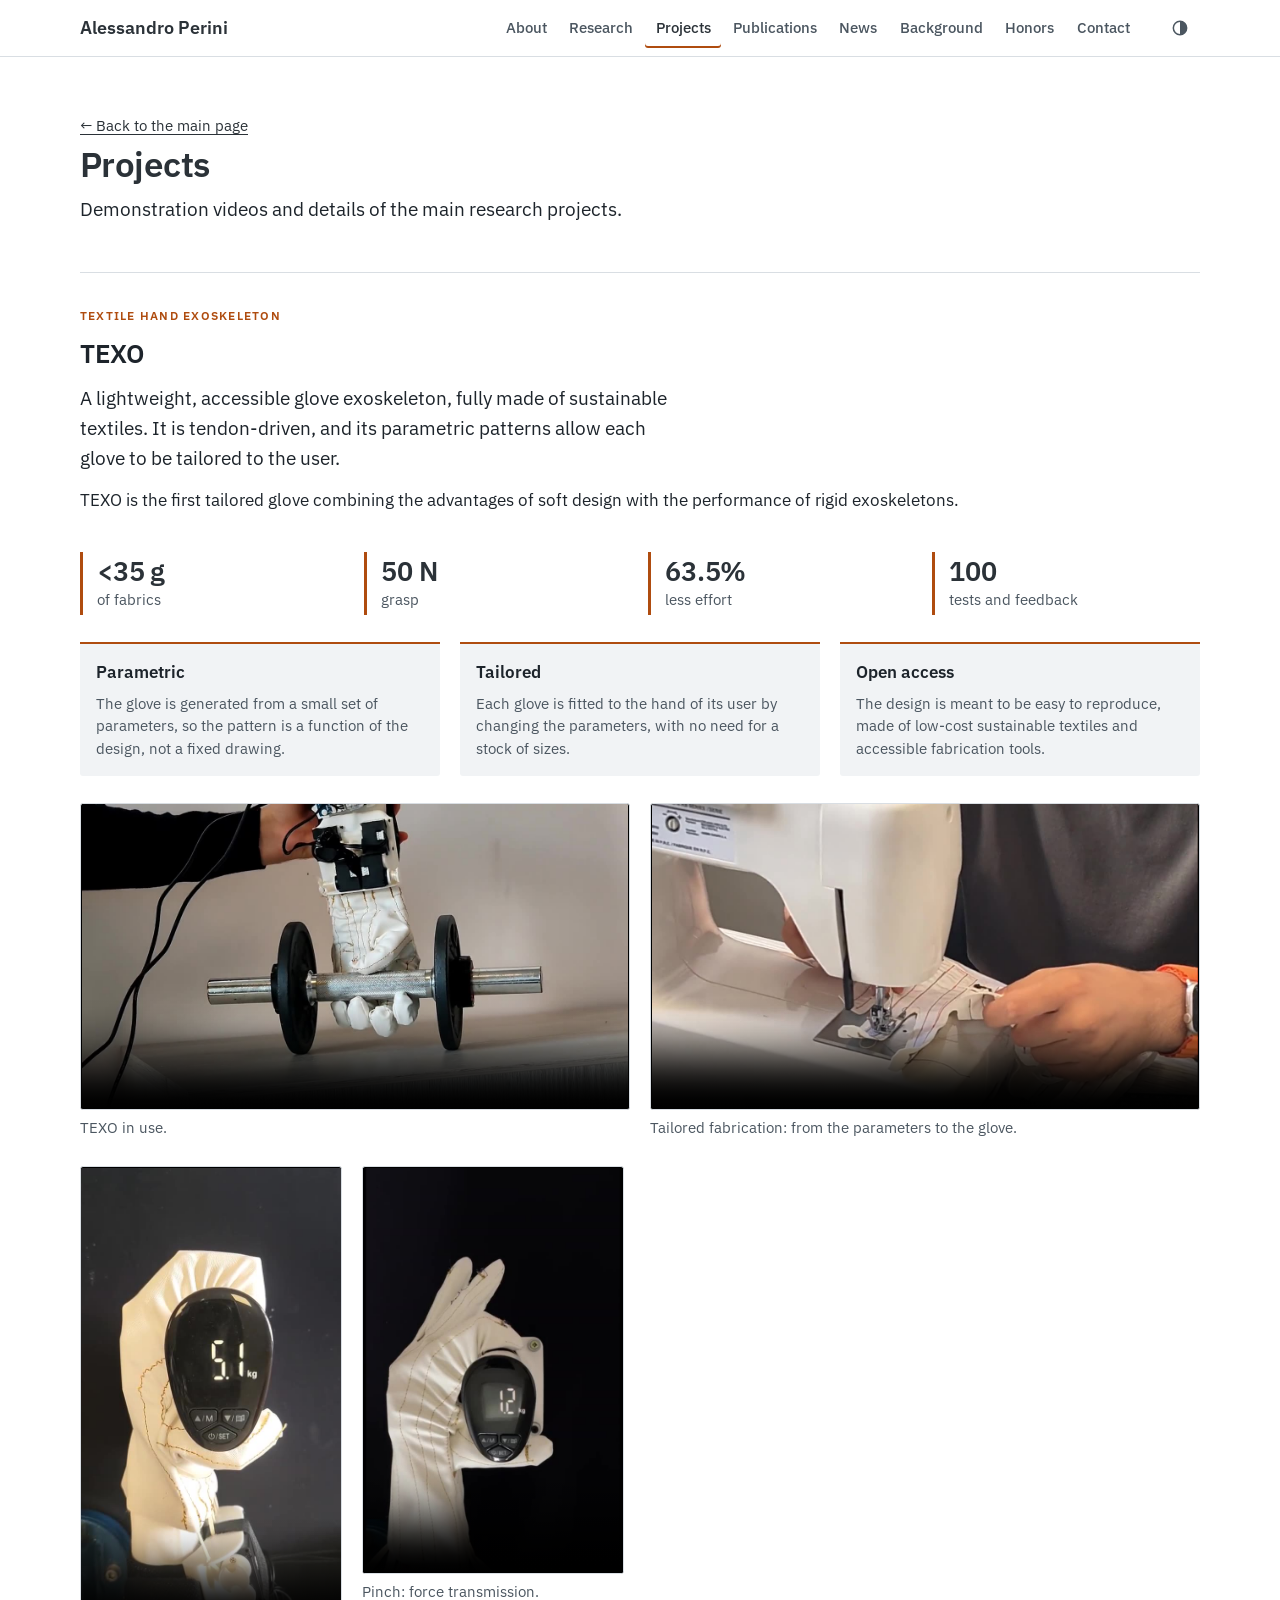
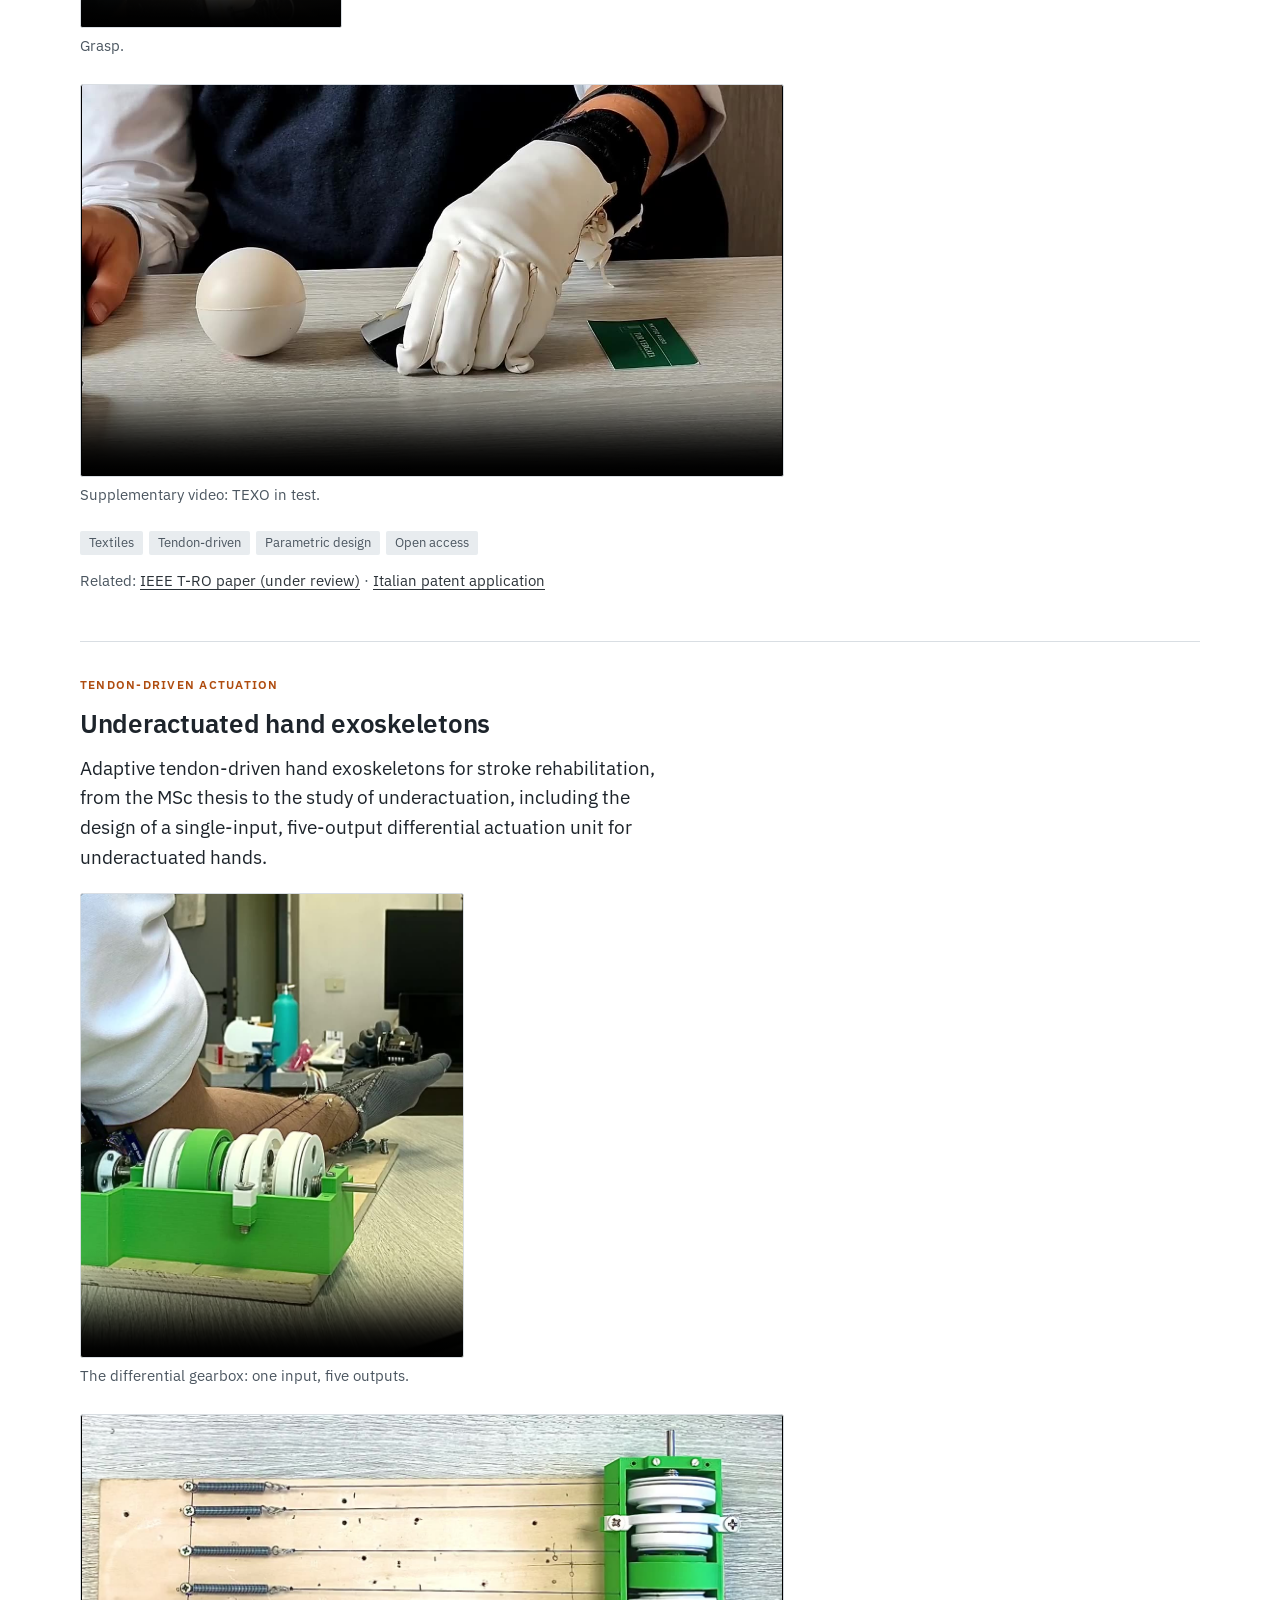
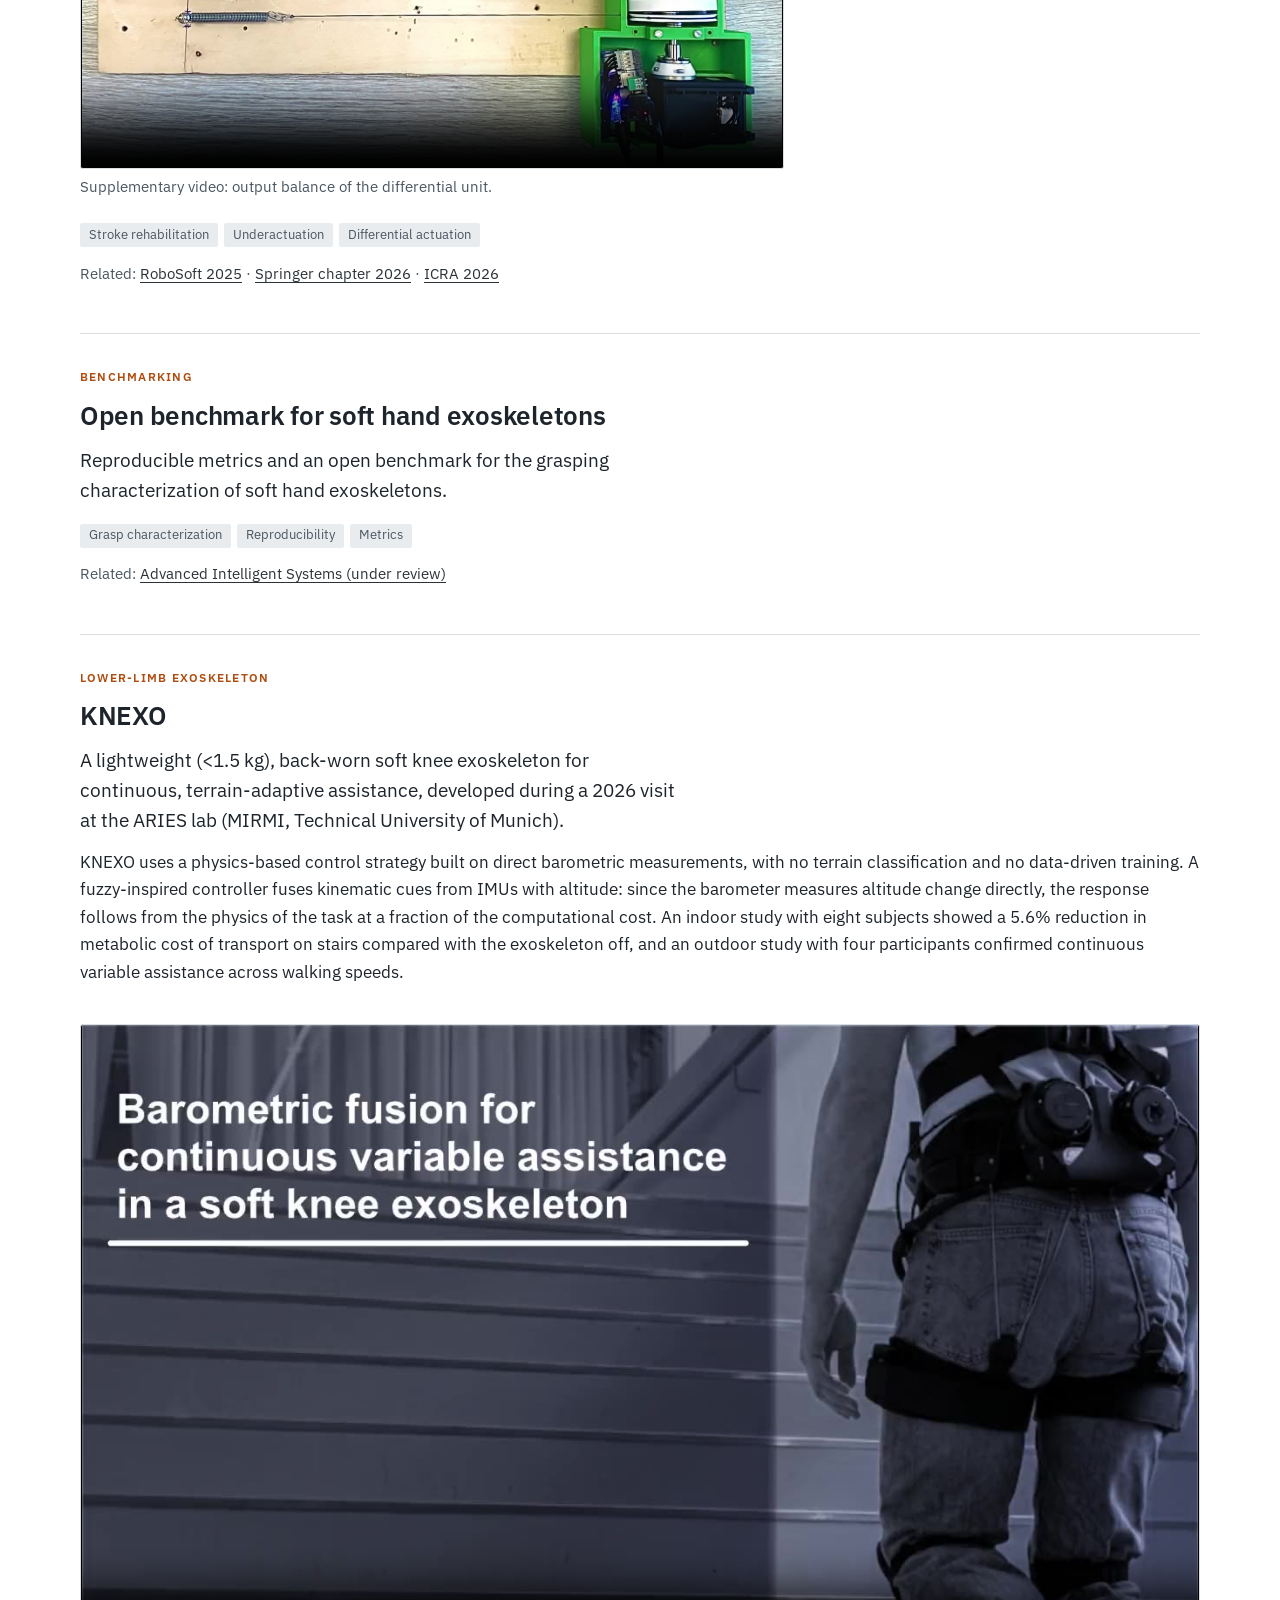
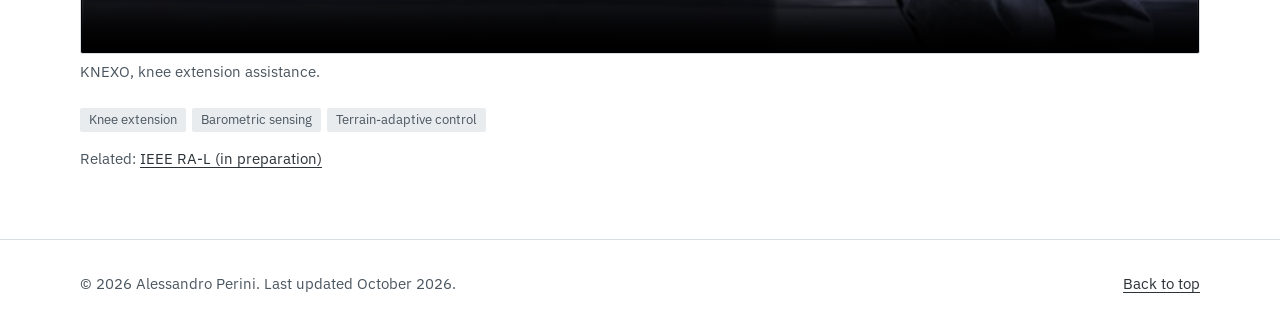
==== projects.html @ 17bcac4c "TEXO: add key figures Co-Authored-By: Claude Sonnet 5.5 <noreply@anthropic.com> Claude-Session: http" ====
<!doctype html>
<html lang="en">
<head>
<meta charset="utf-8">
<meta name="viewport" content="width=device-width, initial-scale=1, viewport-fit=cover">
<title>Projects | Alessandro Perini</title>
<meta name="description" content="Research projects of Alessandro Perini with demonstration videos: TEXO textile hand exoskeleton, differential actuation for underactuated hands, KNEXO knee exoskeleton.">
<meta name="author" content="Alessandro Perini">
<meta name="theme-color" content="#ffffff" media="(prefers-color-scheme: light)">
<meta name="theme-color" content="#1c2227" media="(prefers-color-scheme: dark)">
<meta property="og:type" content="profile">
<meta property="og:title" content="Alessandro Perini">
<meta property="og:description" content="PhD student in Industrial Engineering, University of Rome Tor Vergata. Wearable robotics, textile exoskeletons, tendon-driven actuation.">
<link rel="icon" href="data:image/svg+xml,%3Csvg xmlns='http://www.w3.org/2000/svg' viewBox='0 0 64 64'%3E%3Crect width='64' height='64' rx='10' fill='%232b3238'/%3E%3Ctext x='32' y='43' font-family='Arial,sans-serif' font-size='28' font-weight='700' text-anchor='middle' fill='white'%3EAP%3C/text%3E%3C/svg%3E">
<link rel="preconnect" href="https://fonts.googleapis.com">
<link rel="preconnect" href="https://fonts.gstatic.com" crossorigin>
<link rel="stylesheet" href="https://fonts.googleapis.com/css2?family=IBM+Plex+Sans:ital,wght@0,400;0,500;0,600;0,700;1,400&amp;display=swap">
<link rel="stylesheet" href="assets/css/style.css">
<script>document.documentElement.classList.add("js");try{var t=localStorage.getItem("theme");if(t==="light"||t==="dark")document.documentElement.setAttribute("data-theme",t)}catch(e){}</script>
<script src="assets/js/main.js" defer></script>
</head>
<body>
<a class="skip" href="#main">Skip to content</a>

<header class="bar" id="top">
  <div class="bar-in">
    <a class="brand" href="index.html">Alessandro Perini</a>
    <nav class="nav" id="nav" aria-label="Sections">
      <a href="index.html#about">About</a>
      <a href="index.html#research">Research</a>
      <a href="projects.html" aria-current="true">Projects</a>
      <a href="index.html#publications">Publications</a>
      <a href="index.html#news">News</a>
      <a href="index.html#background">Background</a>
      <a href="index.html#honors">Honors</a>
      <a href="index.html#contact">Contact</a>
    </nav>
    <div class="bar-tools">
      <button class="icon-btn" id="theme-toggle" type="button" aria-label="Switch between light and dark theme">
        <svg viewBox="0 0 24 24" width="20" height="20" aria-hidden="true"><circle cx="12" cy="12" r="8" fill="none" stroke="currentColor" stroke-width="1.8"/><path d="M12 4a8 8 0 0 1 0 16z" fill="currentColor"/></svg>
      </button>
      <button class="icon-btn menu-btn" id="menu-btn" type="button" aria-expanded="false" aria-controls="nav" aria-label="Menu">
        <svg viewBox="0 0 24 24" width="20" height="20" aria-hidden="true"><path d="M4 7h16M4 12h16M4 17h16" fill="none" stroke="currentColor" stroke-width="1.8" stroke-linecap="round"/></svg>
      </button>
    </div>
  </div>
</header>
<main id="main">
<section class="sec pagehead">
  <div class="wrap">
    <p class="crumb"><a href="index.html">&larr; Back to the main page</a></p>
    <h1 class="page-title">Projects</h1>
    <p class="lead">Demonstration videos and details of the main research projects.</p>
    <article class="project" id="r-texo">
      <p class="card-kind">Textile hand exoskeleton</p>
      <h3>TEXO</h3>
      <p class="lead">A lightweight, accessible glove exoskeleton, fully made of sustainable textiles. It is tendon-driven, and its parametric patterns allow each glove to be tailored to the user.</p>
      <p>TEXO is the first tailored glove combining the advantages of soft design with the performance of rigid exoskeletons.</p>
      <ul class="facts" aria-label="TEXO key figures">
        <li><b>&lt;35 g</b><span>of fabrics</span></li>
        <li><b>50 N</b><span>grasp</span></li>
        <li><b>63.5%</b><span>less effort</span></li>
        <li><b>100</b><span>tests and feedback</span></li>
      </ul>
      <ul class="pillars">
        <li><h4>Parametric</h4><p>The glove is generated from a small set of parameters, so the pattern is a function of the design, not a fixed drawing.</p></li>
        <li><h4>Tailored</h4><p>Each glove is fitted to the hand of its user by changing the parameters, with no need for a stock of sizes.</p></li>
        <li><h4>Open access</h4><p>The design is meant to be easy to reproduce, made of low-cost sustainable textiles and accessible fabrication tools.</p></li>
      </ul>
      <div class="vids v2">
        <figure class="vid" style="--ar:1290/720"><video controls playsinline preload="none" poster="assets/video/texo_demo.jpg" aria-label="TEXO demonstration"><source src="assets/video/texo_demo.mp4" type="video/mp4"></video><figcaption>TEXO in use.</figcaption></figure>
        <figure class="vid" style="--ar:1290/720"><video controls playsinline preload="none" poster="assets/video/tailored_fabrication.jpg" aria-label="Tailored fabrication of TEXO"><source src="assets/video/tailored_fabrication.mp4" type="video/mp4"></video><figcaption>Tailored fabrication: from the parameters to the glove.</figcaption></figure>
      </div>
      <div class="vids v2 tall">
        <figure class="vid" style="--ar:544/960"><video controls playsinline preload="none" poster="assets/video/grasp_demo.jpg" aria-label="Grasp demonstration"><source src="assets/video/grasp_demo.mp4" type="video/mp4"></video><figcaption>Grasp.</figcaption></figure>
        <figure class="vid" style="--ar:616/960"><video controls playsinline preload="none" poster="assets/video/pinch_demo.jpg" aria-label="Force transmission in a pinch"><source src="assets/video/pinch_demo.mp4" type="video/mp4"></video><figcaption>Pinch: force transmission.</figcaption></figure>
      </div>
      <div class="vids one sup">
        <figure class="vid" style="--ar:1290/720"><video controls playsinline preload="none" poster="assets/video/texo_in_test.jpg" aria-label="TEXO in test, supplementary video"><source src="assets/video/texo_in_test.mp4" type="video/mp4"></video><figcaption>Supplementary video: TEXO in test.</figcaption></figure>
      </div>
      <ul class="tags"><li>Textiles</li><li>Tendon-driven</li><li>Parametric design</li><li>Open access</li></ul>
      <p class="card-links">Related: <a href="#pub-tro26">IEEE T-RO paper (under review)</a> · <a href="#honors">Italian patent application</a></p>
    </article>

    <article class="project" id="r-underactuation">
      <p class="card-kind">Tendon-driven actuation</p>
      <h3>Underactuated hand exoskeletons</h3>
      <p class="lead">Adaptive tendon-driven hand exoskeletons for stroke rehabilitation, from the MSc thesis to the study of underactuation, including the design of a single-input, five-output differential actuation unit for underactuated hands.</p>
      <div class="vids one tall">
        <figure class="vid" style="--ar:792/960"><video controls playsinline preload="none" poster="assets/video/differential_gearbox.jpg" aria-label="Differential gearbox"><source src="assets/video/differential_gearbox.mp4" type="video/mp4"></video><figcaption>The differential gearbox: one input, five outputs.</figcaption></figure>
      </div>
      <div class="vids one sup">
        <figure class="vid" style="--ar:1426/720"><video controls playsinline preload="none" poster="assets/video/differential_output_balance.jpg" aria-label="Differential output balance, supplementary video"><source src="assets/video/differential_output_balance.mp4" type="video/mp4"></video><figcaption>Supplementary video: output balance of the differential unit.</figcaption></figure>
      </div>
      <ul class="tags"><li>Stroke rehabilitation</li><li>Underactuation</li><li>Differential actuation</li></ul>
      <p class="card-links">Related: <a href="#pub-robosoft25">RoboSoft 2025</a> · <a href="#pub-springer26">Springer chapter 2026</a> · <a href="#pub-icra26">ICRA 2026</a></p>
    </article>

    <article class="project" id="r-benchmark">
      <p class="card-kind">Benchmarking</p>
      <h3>Open benchmark for soft hand exoskeletons</h3>
      <p class="lead">Reproducible metrics and an open benchmark for the grasping characterization of soft hand exoskeletons.</p>
      <ul class="tags"><li>Grasp characterization</li><li>Reproducibility</li><li>Metrics</li></ul>
      <p class="card-links">Related: <a href="#pub-ais26">Advanced Intelligent Systems (under review)</a></p>
    </article>

    <article class="project" id="r-knexo">
      <p class="card-kind">Lower-limb exoskeleton</p>
      <h3>KNEXO</h3>
      <p class="lead">A lightweight (&lt;1.5&nbsp;kg), back-worn soft knee exoskeleton for continuous, terrain-adaptive assistance, developed during a 2026 visit at the ARIES lab (MIRMI, Technical University of Munich).</p>
      <p>KNEXO uses a physics-based control strategy built on direct barometric measurements, with no terrain classification and no data-driven training. A fuzzy-inspired controller fuses kinematic cues from IMUs with altitude: since the barometer measures altitude change directly, the response follows from the physics of the task at a fraction of the computational cost. An indoor study with eight subjects showed a 5.6% reduction in metabolic cost of transport on stairs compared with the exoskeleton off, and an outdoor study with four participants confirmed continuous variable assistance across walking speeds.</p>
      <div class="vids one">
        <figure class="vid" style="--ar:1280/720"><video controls playsinline preload="none" poster="assets/video/knexo_demo.jpg" aria-label="KNEXO demonstration"><source src="assets/video/knexo_demo.mp4" type="video/mp4"></video><figcaption>KNEXO, knee extension assistance.</figcaption></figure>
      </div>
      <ul class="tags"><li>Knee extension</li><li>Barometric sensing</li><li>Terrain-adaptive control</li></ul>
      <p class="card-links">Related: <a href="#pub-ral26">IEEE RA-L (in preparation)</a></p>
    </article>
  </div>
</section>
</main>

<footer class="foot">
  <div class="wrap foot-in">
    <p>© 2026 Alessandro Perini. Last updated October 2026.</p>
    <p><a href="#main">Back to top</a></p>
  </div>
</footer>
</body>
</html>
---- assets/css/style.css ----
/* Layout concept: the CV, set for the screen. A narrow band carries dates and
   labels on the left, content sits to its right in one reading column, and a
   portrait stands beside the opening bio. White paper, navy ink, one typeface. */

:root {
  --bg: #ffffff;
  --band: #f1f3f5;
  --ink: #1d242b;
  --ink-2: #4b5660;
  --rule: #d9dee3;
  --accent: #2b3238;
  --accent-ink: #ffffff;
  --hair: #af4c0f;
  --chip: #e8ecef;
  --ok: #2b7a57;
  --warn: #946414;
  --focus: #af4c0f;
  --font-display: "IBM Plex Sans", "Segoe UI", system-ui, -apple-system, "Helvetica Neue", Arial, sans-serif;
  --font-serif: var(--font-display);
  --font-ui: var(--font-display);
  --orange: #af4c0f;
  --radius: 3px;
  --key: 10rem;
  color-scheme: light;
}

@media (prefers-color-scheme: dark) {
  :root:not([data-theme="light"]) {
    --bg: #1c2227;
    --band: #242b31;
    --ink: #e8ecef;
    --ink-2: #a5b0b9;
    --rule: #333c44;
    --accent: #f0925a;
    --accent-ink: #1c2227;
    --hair: #e07a33;
    --chip: #2b3238;
    --orange: #f0925a;
    --ok: #5dbb92;
    --warn: #d9a54a;
    --focus: #f0925a;
    color-scheme: dark;
  }
}

:root[data-theme="dark"] {
  --bg: #1c2227;
  --band: #242b31;
  --ink: #e8ecef;
  --ink-2: #a5b0b9;
  --rule: #333c44;
  --accent: #f0925a;
  --accent-ink: #1c2227;
  --hair: #e07a33;
  --chip: #2b3238;
  --orange: #f0925a;
  --ok: #5dbb92;
  --warn: #d9a54a;
  --focus: #f0925a;
  color-scheme: dark;
}

/* ---------- base ---------- */

*, *::before, *::after { box-sizing: border-box; }

:root {
  padding-top: env(safe-area-inset-top, 0px);
  padding-bottom: env(safe-area-inset-bottom, 0px);
}

html {
  scroll-behavior: smooth;
  scroll-padding-top: calc(4.5rem + env(safe-area-inset-top, 0px));
  -webkit-text-size-adjust: 100%;
}

body {
  margin: 0;
  background: var(--bg);
  color: var(--ink);
  font: 400 1.0625rem/1.62 var(--font-serif);
  font-kerning: normal;
  -webkit-font-smoothing: antialiased;
}

body::before {
  content: "";
  position: fixed;
  inset: 0 0 auto;
  height: env(safe-area-inset-top, 0px);
  z-index: 10;
  background: var(--bg);
}

[hidden] { display: none !important; }
img, svg { max-width: 100%; }
h1, h2, h3 { margin: 0; font-weight: 400; line-height: 1.15; text-wrap: balance; }
h1, h2 { font-family: var(--font-display); }
p { margin: 0 0 1em; }

a {
  color: var(--accent);
  text-underline-offset: 0.18em;
  text-decoration-thickness: 1px;
}
a:hover { text-decoration-thickness: 2px; }

:focus-visible {
  outline: 2px solid var(--focus);
  outline-offset: 3px;
  border-radius: 2px;
}

.skip {
  position: absolute;
  left: -999px;
  top: 0;
  z-index: 100;
  padding: 0.6rem 1rem;
  background: var(--accent);
  color: var(--accent-ink);
}
.skip:focus {
  left: max(16px, env(safe-area-inset-left, 0px));
  top: calc(env(safe-area-inset-top, 0px) + 8px);
}

.wrap {
  width: 100%;
  max-width: 72rem;
  margin-inline: auto;
  padding-left: max(16px, env(safe-area-inset-left, 0px));
  padding-right: max(16px, env(safe-area-inset-right, 0px));
}

/* ---------- header ---------- */

.bar {
  position: sticky;
  top: env(safe-area-inset-top, 0px);
  z-index: 5;
  background: var(--bg);
  border-bottom: 1px solid var(--rule);
}
@supports (background: color-mix(in srgb, red, blue)) {
  .bar {
    background: color-mix(in srgb, var(--bg) 94%, transparent);
    -webkit-backdrop-filter: blur(8px);
    backdrop-filter: blur(8px);
  }
}

.bar-in {
  display: flex;
  flex-wrap: wrap;
  align-items: center;
  gap: 0 1.25rem;
  min-height: 3.5rem;
  max-width: 72rem;
  margin-inline: auto;
  padding-left: max(16px, env(safe-area-inset-left, 0px));
  padding-right: max(16px, env(safe-area-inset-right, 0px));
}

.brand {
  font-weight: 600;
  letter-spacing: 0.01em;
  color: var(--accent);
  text-decoration: none;
  white-space: nowrap;
}

.nav { display: flex; flex-wrap: wrap; gap: 0.1rem; margin-left: auto; }
.nav a {
  padding: 0.5rem 0.65rem;
  border-radius: var(--radius);
  color: var(--ink-2);
  font-size: 0.95rem;
  text-decoration: none;
}
.nav a:hover { background: var(--chip); color: var(--accent); }
.nav a[aria-current="true"] { color: var(--accent); box-shadow: inset 0 -2px 0 var(--accent); }

.bar-tools { display: flex; gap: 0.25rem; }
.icon-btn {
  display: inline-grid;
  place-items: center;
  width: 2.5rem;
  height: 2.5rem;
  padding: 0;
  border: 0;
  border-radius: var(--radius);
  background: transparent;
  color: var(--ink-2);
  cursor: pointer;
}
.icon-btn:hover { background: var(--chip); color: var(--accent); }
.menu-btn { display: none; }

@media (max-width: 980px) {
  .nav { order: 3; width: 100%; margin-left: 0; overflow-x: auto; flex-wrap: nowrap; padding-bottom: 0.4rem; }
  .bar-tools { margin-left: auto; }
  .js .menu-btn { display: inline-grid; }
  .js .nav {
    display: none;
    position: absolute;
    top: 100%;
    left: 0;
    right: 0;
    flex-direction: column;
    flex-wrap: wrap;
    overflow: visible;
    padding: 0.5rem max(16px, env(safe-area-inset-right, 0px)) 0.75rem max(16px, env(safe-area-inset-left, 0px));
    background: var(--bg);
    border-bottom: 1px solid var(--rule);
  }
  .js .bar.open .nav { display: flex; }
  .js .nav a { padding: 0.7rem 0.5rem; font-size: 1.05rem; }
}

/* ---------- hero ---------- */

.hero { padding-block: clamp(2.5rem, 6vw, 4.5rem) clamp(1.5rem, 3vw, 2.5rem); }

.hero-grid {
  display: grid;
  grid-template-columns: minmax(0, 1fr) 17.5rem;
  gap: clamp(1.5rem, 5vw, 4rem);
  align-items: start;
}
.hero-text { min-width: 0; }

.hero h1 {
  color: var(--accent);
  font-size: clamp(2.9rem, 8.5vw, 4.9rem);
  font-weight: 300;
  letter-spacing: -0.018em;
  line-height: 1;
}
.role {
  margin: 0.7rem 0 1.6rem;
  color: var(--ink-2);
  font-size: 1.2rem;
  font-style: italic;
}
.bio { max-width: 41rem; }
.bio p { margin-bottom: 0.9em; }

.actions { display: flex; flex-wrap: wrap; gap: 0.75rem; margin: 1.5rem 0 1.25rem; }

.btn {
  display: inline-flex;
  align-items: center;
  gap: 0.55rem;
  padding: 0.6rem 1.05rem;
  border: 1px solid var(--accent);
  border-radius: var(--radius);
  color: var(--accent);
  font-weight: 600;
  text-decoration: none;
}
.btn:hover { background: var(--chip); }
.btn-solid { background: var(--accent); color: var(--accent-ink); }
.btn-solid:hover { background: var(--accent); filter: brightness(1.12); }
.btn .tag {
  padding: 0.05rem 0.35rem;
  border: 1px solid currentColor;
  border-radius: 2px;
  font-size: 0.7rem;
  letter-spacing: 0.08em;
  opacity: 0.85;
}

.profiles { display: flex; flex-wrap: wrap; gap: 0.5rem; margin: 0; padding: 0; list-style: none; }
.chip {
  display: inline-flex;
  align-items: center;
  gap: 0.5rem;
  padding: 0.4rem 0.8rem 0.4rem 0.6rem;
  border: 1px solid var(--rule);
  border-radius: var(--radius);
  background: var(--band);
  color: var(--accent);
  font-size: 0.95rem;
  font-weight: 600;
  text-decoration: none;
}
a.chip[href]:hover { border-color: var(--accent); }
.chip:not([href]) { opacity: 0.5; cursor: default; }
.ico { width: 1.2rem; height: 1.2rem; flex: none; }

.portrait { margin: 0; }
.portrait-frame {
  position: relative;
  display: grid;
  place-items: center;
  aspect-ratio: 4 / 5;
  overflow: hidden;
  border: 1px solid var(--rule);
  border-radius: var(--radius);
  background: var(--band);
}
.portrait-mono { color: var(--accent); font-size: 4.5rem; font-weight: 200; letter-spacing: 0.04em; opacity: 0.55; }
.portrait-frame img { position: absolute; inset: 0; width: 100%; height: 100%; object-fit: cover; }

@media (max-width: 760px) {
  .hero-grid { grid-template-columns: minmax(0, 1fr); }
  .portrait { order: -1; width: 8.5rem; }
}

/* ---------- band rows (the CV pattern) ---------- */

.rows { position: relative; margin: 0; }
.rows::before {
  content: "";
  position: absolute;
  inset: 0 auto 0 0;
  width: var(--key);
  border-radius: var(--radius) 0 0 var(--radius);
  background: var(--band);
}
.row { position: relative; display: grid; grid-template-columns: var(--key) minmax(0, 1fr); margin: 0; }
.rows.glance { margin-top: clamp(1.75rem, 4vw, 2.75rem); }
.row-k {
  margin: 0;
  padding: calc(0.85rem + 3px) 1rem 0.85rem;
  color: var(--ink-2);
  font-size: 0.95rem;
  line-height: 1.5;
  font-variant-numeric: tabular-nums;
}
.row-v { margin: 0; padding: 0.85rem 0 0.85rem 1.4rem; min-width: 0; }
.row + .row .row-k { box-shadow: inset 0 2px 0 var(--bg); }
.row + .row .row-v { border-top: 1px solid var(--rule); }
.row-v p:last-child { margin-bottom: 0; }

@media (max-width: 640px) {
  .rows::before { display: none; }
  .row { grid-template-columns: minmax(0, 1fr); padding-block: 0.9rem 0.2rem; }
  .row + .row { border-top: 1px solid var(--rule); }
  .row .row-k, .row + .row .row-k {
    width: max-content;
    max-width: 100%;
    padding: 0.15rem 0.6rem;
    border-radius: var(--radius);
    background: var(--band);
    box-shadow: none;
    font-size: 0.875rem;
  }
  .row .row-v, .row + .row .row-v { padding: 0.5rem 0 0.7rem; border-top: 0; }
}

/* ---------- sections ---------- */

.sec { padding-block: clamp(2.5rem, 6vw, 4.25rem); }
.sec h2 { margin-bottom: 1.5rem; color: var(--accent); font-size: clamp(1.7rem, 3.6vw, 2.2rem); }
.sec h3.group { margin: 2.25rem 0 0.75rem; color: var(--ink); font-size: 1.05rem; font-weight: 600; }

/* ---------- research ---------- */

.intro { display: grid; grid-template-columns: minmax(0, 1fr) minmax(0, 24rem); gap: clamp(1.5rem, 5vw, 3.5rem); align-items: start; }
.lead { max-width: 38rem; margin: 0; font-size: 1.2rem; line-height: 1.55; }

.fig { margin: 0; padding: 1rem 1rem 0.85rem; border-radius: var(--radius); background: var(--band); }
.fig svg { display: block; width: 100%; height: auto; fill: none; stroke-linecap: round; stroke-linejoin: round; }
.fig .body { fill: var(--band); stroke: var(--ink-2); stroke-width: 1.4; }
.fig .ghost { fill: none; stroke: var(--ink-2); stroke-width: 1.2; stroke-dasharray: 4 4; opacity: 0.65; }
.fig .joint { fill: var(--band); stroke: var(--ink-2); stroke-width: 1.3; }
.fig .tendon { fill: none; stroke: var(--accent); stroke-width: 2.2; }
.fig .guide { fill: var(--band); stroke: var(--accent); stroke-width: 1.5; }
.fig .anchor { fill: var(--accent); stroke: none; }
.fig .wind { fill: none; stroke: var(--accent); stroke-width: 1.2; stroke-dasharray: 2 3; }
.fig .hub { fill: var(--ink-2); stroke: none; }
.fig .lbl { fill: var(--ink-2); stroke: none; font-size: 11px; font-family: inherit; }
.fig .leader { fill: none; stroke: var(--ink-2); stroke-width: 0.9; opacity: 0.8; }
.fig figcaption { margin-top: 0.6rem; color: var(--ink-2); font-size: 0.875rem; line-height: 1.45; }
.fig figcaption b { color: var(--ink); font-weight: 600; }

.cards { display: grid; grid-template-columns: repeat(2, minmax(0, 1fr)); gap: 1.25rem; margin-top: clamp(2rem, 4vw, 3rem); }
.card { display: flex; flex-direction: column; min-width: 0; border: 1px solid var(--rule); border-radius: var(--radius); background: var(--bg); }
.card-art { display: grid; place-items: center; height: 9.5rem; border-bottom: 1px solid var(--rule); background: var(--band); color: var(--accent); }
.card-art svg { width: min(11rem, 72%); height: auto; fill: none; stroke: currentColor; stroke-width: 1.6; stroke-linecap: round; stroke-linejoin: round; }
.card-art .f { fill: var(--band); }
.card-art .d { fill: currentColor; stroke: none; }
.card-art .dash { stroke-dasharray: 3 3; }
.card-art .thin { stroke-width: 1.1; opacity: 0.8; }
.card-art .cable { stroke-width: 2.4; }
.card-body { display: flex; flex: 1; flex-direction: column; gap: 0.55rem; padding: 1.1rem 1.25rem 1.25rem; }
.card-kind { margin: 0; color: var(--ink-2); font-size: 0.78rem; font-weight: 600; letter-spacing: 0.09em; text-transform: uppercase; }
.card h3 { color: var(--ink); font-size: 1.35rem; font-weight: 600; }
.card p { margin: 0; }
.tags { display: flex; flex-wrap: wrap; gap: 0.4rem; margin: 0.3rem 0 0; padding: 0; list-style: none; }
.tags li { padding: 0.1rem 0.55rem; border-radius: 2px; background: var(--chip); color: var(--ink-2); font-size: 0.8rem; }
.card .card-links { margin-top: auto; padding-top: 0.6rem; color: var(--ink-2); font-size: 0.92rem; }

@media (max-width: 900px) {
  .intro { grid-template-columns: minmax(0, 1fr); }
  .fig { max-width: 26rem; }
}
@media (max-width: 760px) {
  .cards { grid-template-columns: minmax(0, 1fr); }
}

/* ---------- publications and news ---------- */

.yr { display: block; color: var(--ink); font-weight: 600; }
.kind { display: block; margin-top: 0.1rem; font-size: 0.8rem; line-height: 1.3; }
.pub-title { margin: 0 0 0.2rem; font-weight: 600; line-height: 1.4; }
.pub-authors { margin: 0 0 0.15rem; color: var(--ink-2); }
.pub-authors b { color: var(--ink); font-weight: 700; }
.pub-venue { margin: 0; color: var(--ink-2); font-size: 0.97rem; }
.pubs .row:target .row-v { background: linear-gradient(90deg, var(--chip), transparent 75%); }

.nb { white-space: nowrap; }

@media (max-width: 640px) {
  .yr, .kind { display: inline; }
  .kind::before { content: " · "; }
  .nb { white-space: normal; }
  .nb a { overflow-wrap: anywhere; }
}

/* ---------- background and honors ---------- */

.org { color: var(--accent); font-weight: 600; }
.row-v i { color: var(--ink-2); }
.pub-venue i, .pub-title i { color: inherit; }

/* ---------- gallery ---------- */

.gallery { display: grid; grid-template-columns: repeat(2, minmax(0, 1fr)); gap: 1.5rem 1.25rem; }
.shot { min-width: 0; margin: 0; }
.shot-frame {
  position: relative;
  display: grid;
  place-items: center;
  aspect-ratio: 3 / 2;
  max-width: 100%;
  overflow: hidden;
  border: 1px solid var(--rule);
  border-radius: var(--radius);
  background: var(--band);
  color: var(--accent);
}
.shot-frame svg { width: min(17rem, 64%); height: auto; fill: none; stroke: currentColor; stroke-width: 1.6; stroke-linecap: round; stroke-linejoin: round; opacity: 0.85; }
.shot-frame .f { fill: var(--band); }
.shot-frame .d { fill: currentColor; stroke: none; }
.shot-frame .dash { stroke-dasharray: 3 3; }
.shot-frame .thin { stroke-width: 1.1; opacity: 0.8; }
.shot-frame .cable { stroke-width: 2.4; }
.shot-frame img, .shot-frame video { position: absolute; inset: 0; width: 100%; height: 100%; object-fit: cover; }
.shot-frame video { object-fit: contain; background: #000; visibility: hidden; }
.shot.is-video .shot-frame video { visibility: visible; }
.shot.is-photo .shot-frame { cursor: zoom-in; }
.shot.is-photo .shot-frame svg, .shot.is-video .shot-frame svg { display: none; }
.shot figcaption { padding-top: 0.6rem; color: var(--ink-2); font-size: 0.95rem; line-height: 1.4; }

@media (max-width: 640px) {
  .gallery { grid-template-columns: minmax(0, 1fr); }
}

.lightbox { width: min(92vw, 64rem); max-height: 92vh; padding: 0; border: 0; border-radius: var(--radius); background: var(--bg); color: var(--ink); overflow: hidden; }
.lightbox::backdrop { background: rgba(8, 14, 22, 0.78); }
.lightbox figure { margin: 0; }
.lightbox img { display: block; width: 100%; max-height: 78vh; object-fit: contain; background: var(--band); }
.lightbox figcaption { padding: 0.8rem 1rem 1rem; color: var(--ink-2); font-size: 0.95rem; }
.lb-close { position: absolute; top: 0.5rem; right: 0.5rem; border: 1px solid var(--rule); background: var(--bg); }

/* ---------- contact and footer ---------- */

.email { display: inline-flex; flex-wrap: wrap; align-items: center; gap: 0.5rem 0.75rem; }
.email .addr { font-weight: 600; }
.email.is-empty { color: var(--ink-2); font-style: italic; }
.copy {
  padding: 0.1rem 0.6rem;
  border: 1px solid var(--rule);
  border-radius: var(--radius);
  background: var(--band);
  color: var(--accent);
  font: inherit;
  font-size: 0.85rem;
  font-weight: 600;
  cursor: pointer;
}
.copy:hover { border-color: var(--accent); }
#contact-profiles .profiles { margin-top: 0.1rem; }

.foot { padding-block: 2rem 2.5rem; border-top: 1px solid var(--rule); color: var(--ink-2); font-size: 0.92rem; }
.foot-in { display: flex; flex-wrap: wrap; justify-content: space-between; gap: 0.5rem 1.5rem; }
.foot p { margin: 0; }


/* ---------- professional refinement ---------- */

.brand { font-size: 1.15rem; font-weight: 600; letter-spacing: 0; }
.nav a { font-size: 0.93rem; font-weight: 500; }
.bar { border-bottom-color: var(--rule); }

.hero h1 { font-weight: 600; letter-spacing: -0.025em; font-size: clamp(2.6rem, 7.5vw, 4.4rem); }
.role { margin-bottom: 1.6rem; font-style: normal; font-size: 1.2rem; }
.portrait-mono { font-weight: 300; opacity: 0.5; }

.sec h2 { margin-bottom: 1.6rem; font-size: clamp(1.75rem, 3.6vw, 2.2rem); font-weight: 600; letter-spacing: -0.015em; }
.sec h2::after { content: ""; display: block; width: 2.5rem; height: 3px; margin-top: 0.65rem; border-radius: 2px; background: var(--hair); }
.sec h3.group { margin: 2.25rem 0 0.75rem; color: var(--ink-2); font-size: 0.8rem; font-weight: 600; letter-spacing: 0.12em; text-transform: uppercase; }
.lead { font-size: 1.2rem; }

.card h3 { font-size: 1.3rem; font-weight: 600; letter-spacing: -0.01em; }
.card-kind { letter-spacing: 0.1em; }
.btn { padding: 0.65rem 1.1rem; font-weight: 600; }
.row-k { font-size: 0.9rem; }
.pub-title { font-weight: 600; }

/* @@NEXT@@ */

@media (prefers-reduced-motion: reduce) {
  html { scroll-behavior: auto; }
  * { transition: none !important; animation: none !important; }
}

/* ---------- projects with videos ---------- */
.project { display: flex; flex-direction: column; gap: 0.9rem; margin-top: 3rem; padding-top: 2rem; border-top: 1px solid var(--rule); min-width: 0; }
.project h3 { margin: 0; color: var(--ink); font-size: 1.6rem; font-weight: 600; letter-spacing: -0.01em; }
.project .card-links { margin: 0; color: var(--ink-2); font-size: 0.92rem; }
.pillars { display: grid; grid-template-columns: repeat(3, minmax(0, 1fr)); gap: 1.25rem; margin: 0.6rem 0 0.4rem; padding: 0; list-style: none; }
.pillars li { min-width: 0; padding: 0.9rem 1rem 1rem; border-top: 2px solid var(--accent); background: var(--band); border-radius: 0 0 var(--radius) var(--radius); }
.pillars h4 { margin: 0 0 0.35rem; color: var(--ink); font-size: 1.05rem; font-weight: 600; }
.pillars p { margin: 0; color: var(--ink-2); font-size: 0.95rem; line-height: 1.5; }
.vids { display: grid; gap: 1.25rem; margin: 0.4rem 0; }
.vids.v2 { grid-template-columns: repeat(2, minmax(0, 1fr)); }
.vids.one { grid-template-columns: minmax(0, 1fr); }
.vids.one.tall { max-width: 24rem; }
.vids.tall { align-items: start; }
.vid { min-width: 0; margin: 0; }
.vid video { display: block; width: 100%; max-width: 100%; height: auto; aspect-ratio: var(--ar, 16/9); background: #000; border-radius: var(--radius); border: 1px solid var(--rule); }
.vid figcaption { padding-top: 0.5rem; color: var(--ink-2); font-size: 0.92rem; line-height: 1.4; }
@media (max-width: 700px) {
  .pillars { grid-template-columns: minmax(0, 1fr); }
  .vids.v2 { grid-template-columns: minmax(0, 1fr); }
  .vids.v2.tall { grid-template-columns: repeat(2, minmax(0, 1fr)); gap: 0.75rem; }
}
.vids.v2.tall { max-width: 34rem; }
.vids.one.sup { max-width: 44rem; }
.project.brief { margin-top: 2rem; padding-top: 1.5rem; }
.project .more { margin: 0; font-weight: 500; }
.pagehead .page-title { margin: 0.4rem 0 0.6rem; color: var(--accent); font-size: 2.2rem; font-weight: 600; letter-spacing: -0.015em; }
.pagehead .crumb { margin: 0; font-size: 0.95rem; }
.pagehead { padding-top: 3.5rem; }

/* ---------- navy and orange palette ---------- */
.card-kind { color: var(--orange); }
.pillars li { border-top-color: var(--orange); }
a:hover { color: var(--orange); }
.btn-solid:hover { background: var(--orange); color: #fff; filter: none; }
.nav a[aria-current="true"] { box-shadow: inset 0 -2px 0 var(--orange); }
.facts { display: grid; grid-template-columns: repeat(4, minmax(0, 1fr)); gap: 1rem; margin: 0.4rem 0 0.2rem; padding: 0; list-style: none; }
.facts li { min-width: 0; display: flex; flex-direction: column; gap: 0.1rem; padding: 0.2rem 0 0.2rem 0.9rem; border-left: 3px solid var(--orange); }
.facts b { color: var(--accent); font-size: 1.7rem; font-weight: 600; letter-spacing: -0.01em; line-height: 1.15; }
.facts span { color: var(--ink-2); font-size: 0.92rem; }
@media (max-width: 700px) { .facts { grid-template-columns: repeat(2, minmax(0, 1fr)); } }
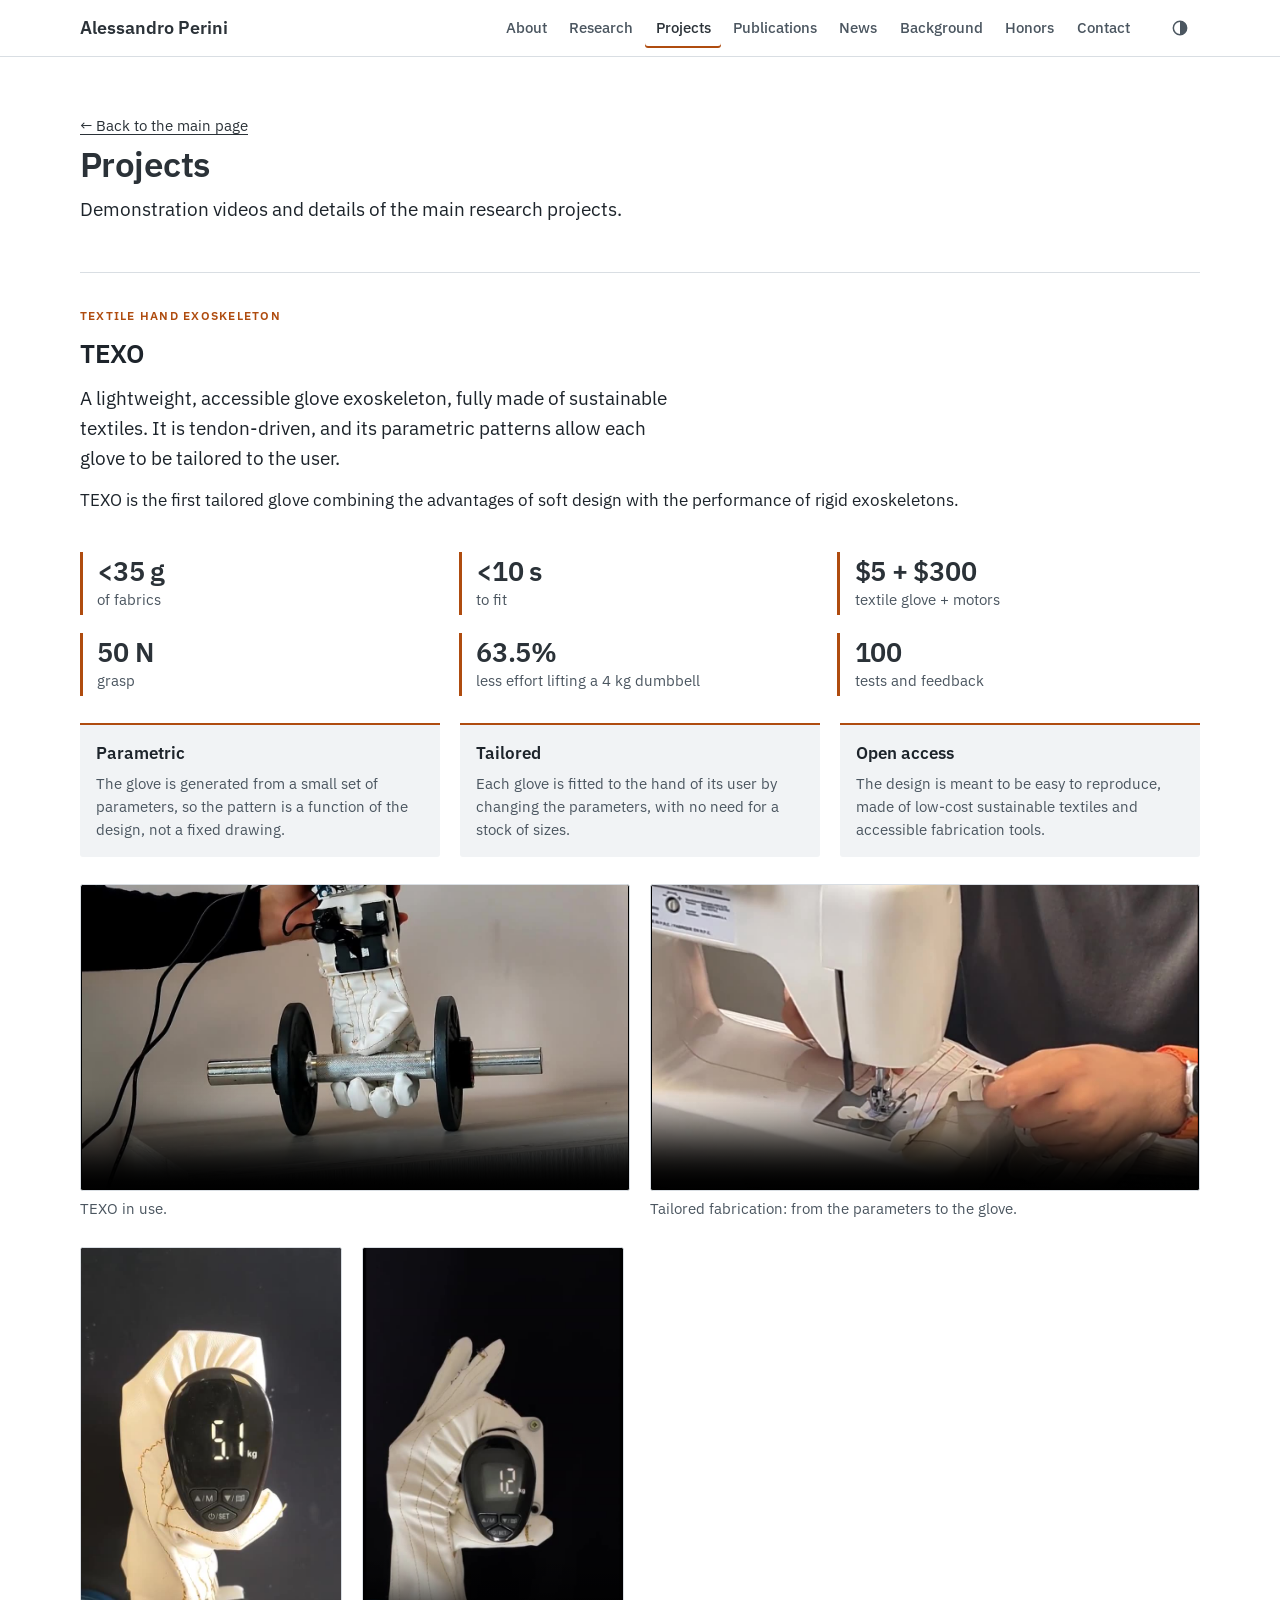
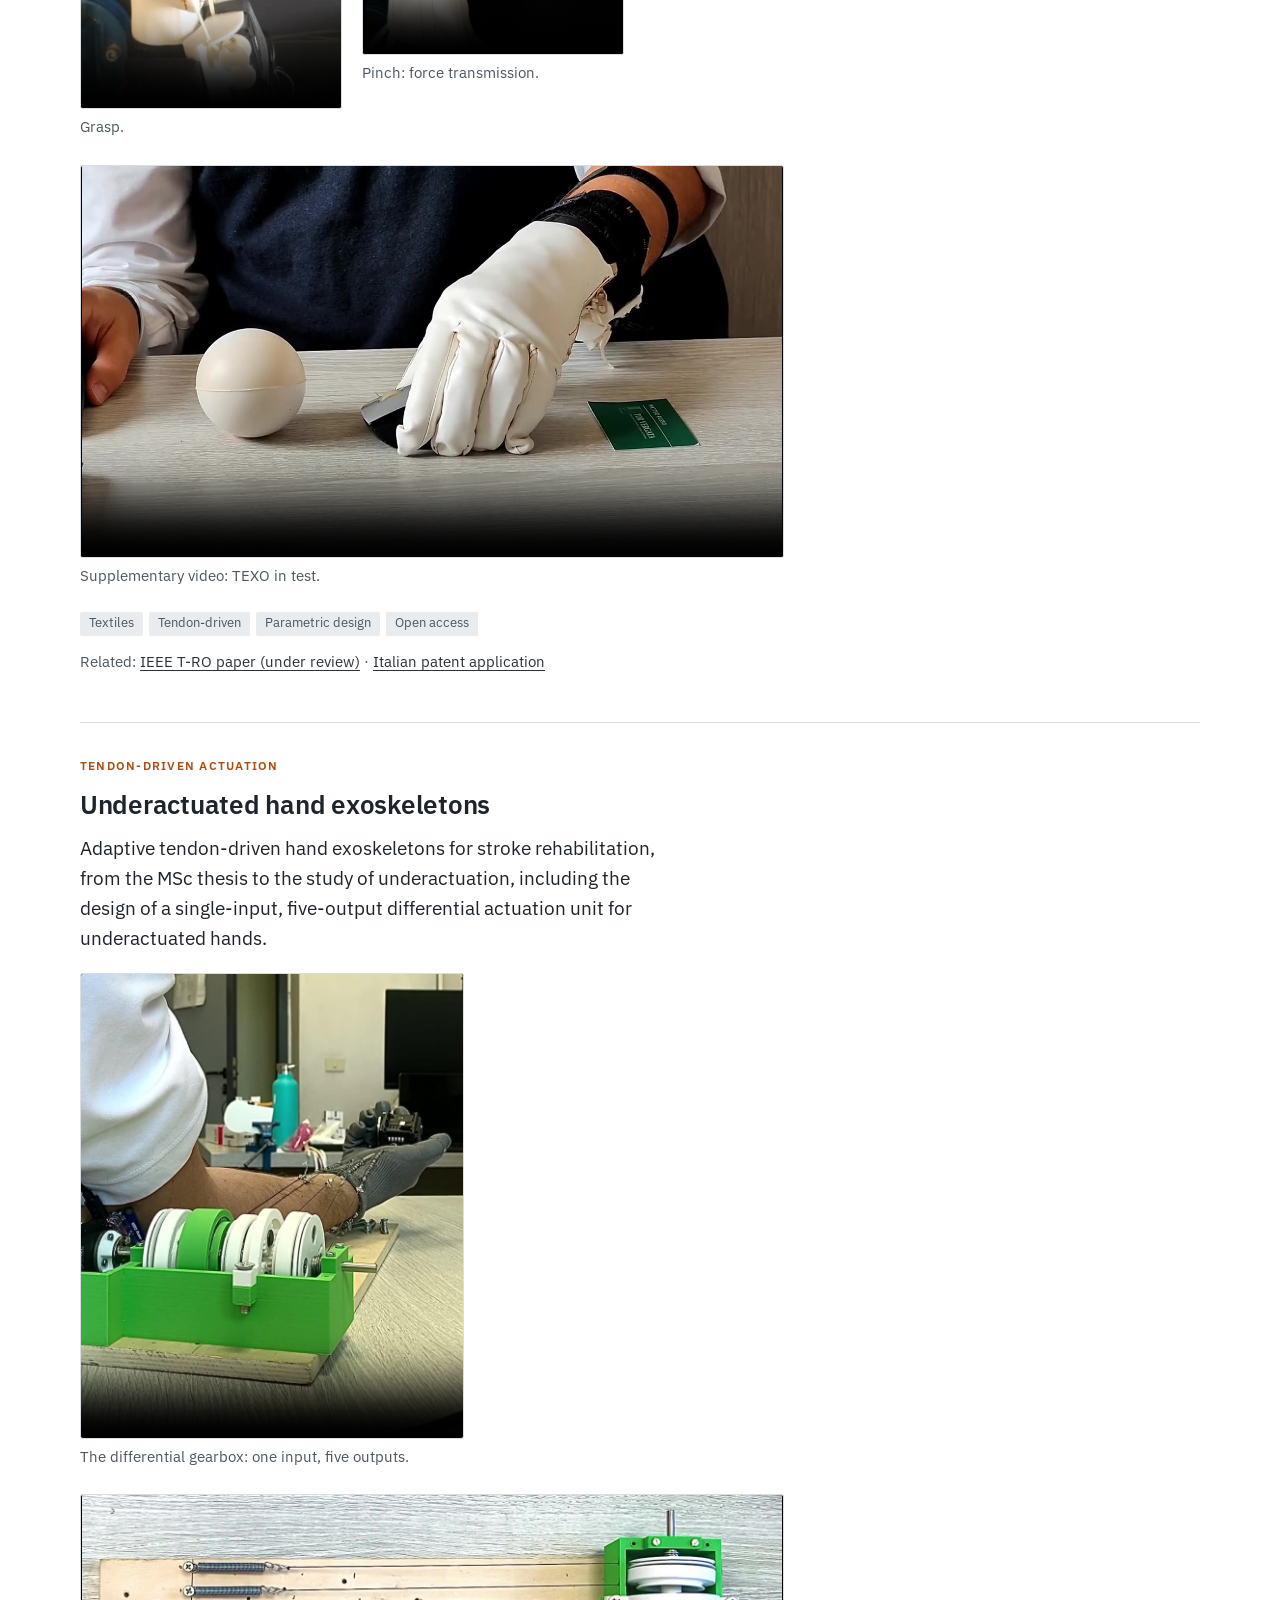
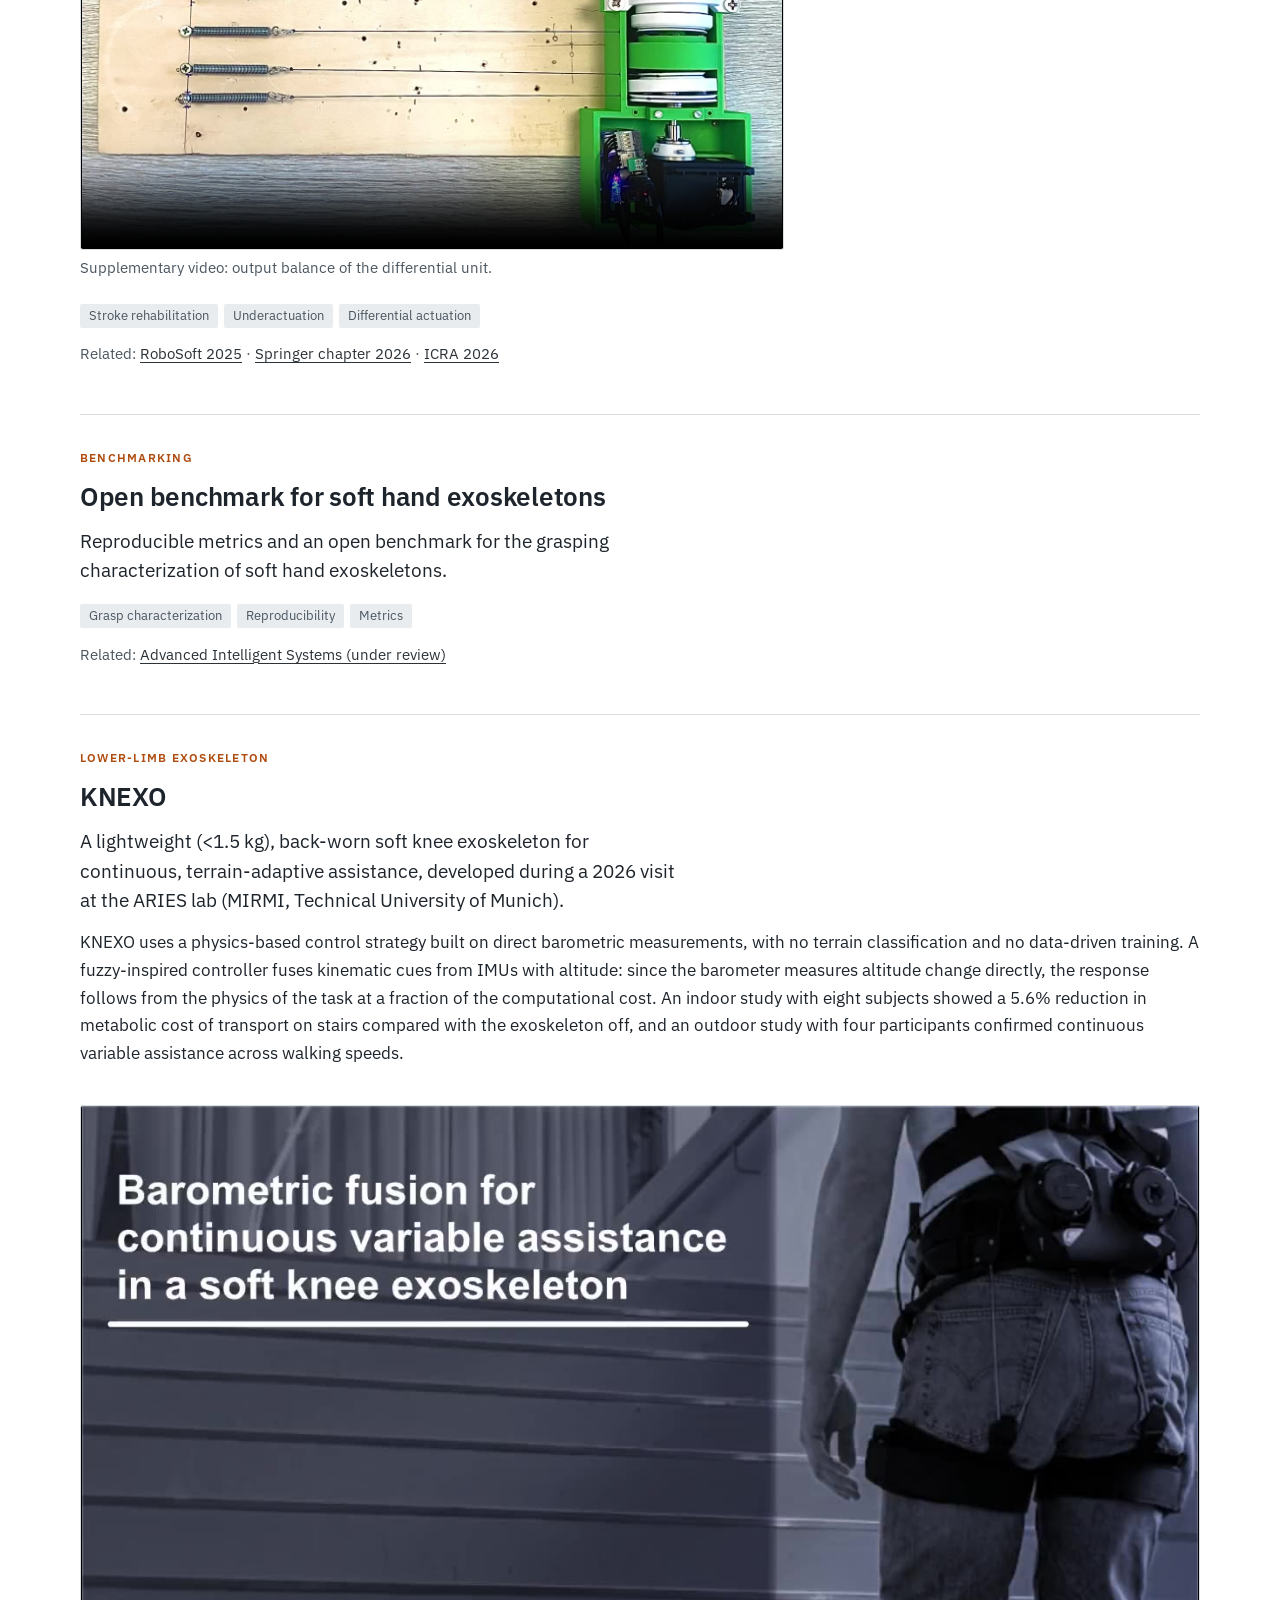
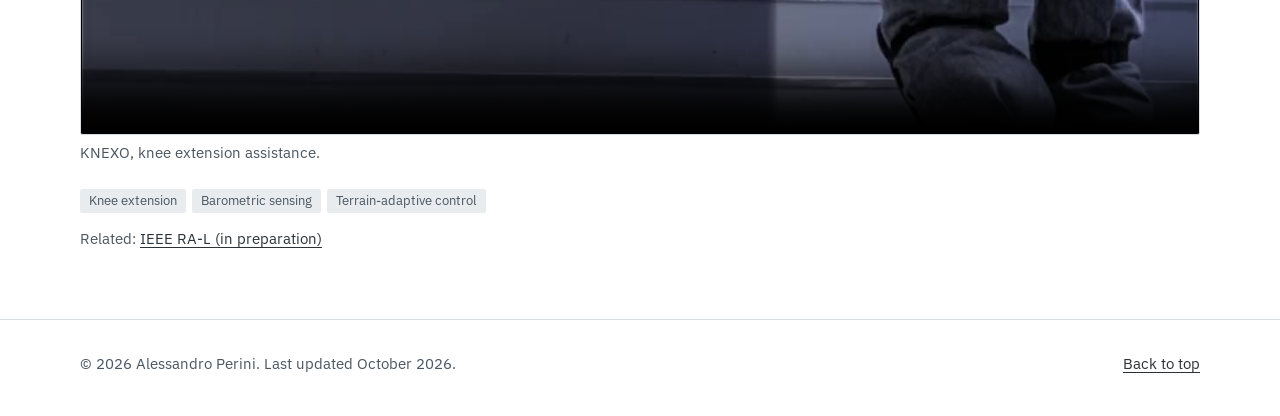
==== commit 985a2a4f: "TEXO: add fit time, price and dumbbell context Co-Authored-By: Claude Sonnet 5.5 <noreply@anthropic." ====
--- a/projects.html
+++ b/projects.html
@@ -58,8 +58,10 @@
       <p>TEXO is the first tailored glove combining the advantages of soft design with the performance of rigid exoskeletons.</p>
       <ul class="facts" aria-label="TEXO key figures">
         <li><b>&lt;35 g</b><span>of fabrics</span></li>
+        <li><b>&lt;10 s</b><span>to fit</span></li>
+        <li><b>$5 + $300</b><span>textile glove + motors</span></li>
         <li><b>50 N</b><span>grasp</span></li>
-        <li><b>63.5%</b><span>less effort</span></li>
+        <li><b>63.5%</b><span>less effort lifting a 4&nbsp;kg dumbbell</span></li>
         <li><b>100</b><span>tests and feedback</span></li>
       </ul>
       <ul class="pillars">
--- a/assets/css/style.css
+++ b/assets/css/style.css
@@ -554,7 +554,7 @@
 a:hover { color: var(--orange); }
 .btn-solid:hover { background: var(--orange); color: #fff; filter: none; }
 .nav a[aria-current="true"] { box-shadow: inset 0 -2px 0 var(--orange); }
-.facts { display: grid; grid-template-columns: repeat(4, minmax(0, 1fr)); gap: 1rem; margin: 0.4rem 0 0.2rem; padding: 0; list-style: none; }
+.facts { display: grid; grid-template-columns: repeat(3, minmax(0, 1fr)); gap: 1.1rem 1rem; margin: 0.4rem 0 0.2rem; padding: 0; list-style: none; }
 .facts li { min-width: 0; display: flex; flex-direction: column; gap: 0.1rem; padding: 0.2rem 0 0.2rem 0.9rem; border-left: 3px solid var(--orange); }
 .facts b { color: var(--accent); font-size: 1.7rem; font-weight: 600; letter-spacing: -0.01em; line-height: 1.15; }
 .facts span { color: var(--ink-2); font-size: 0.92rem; }
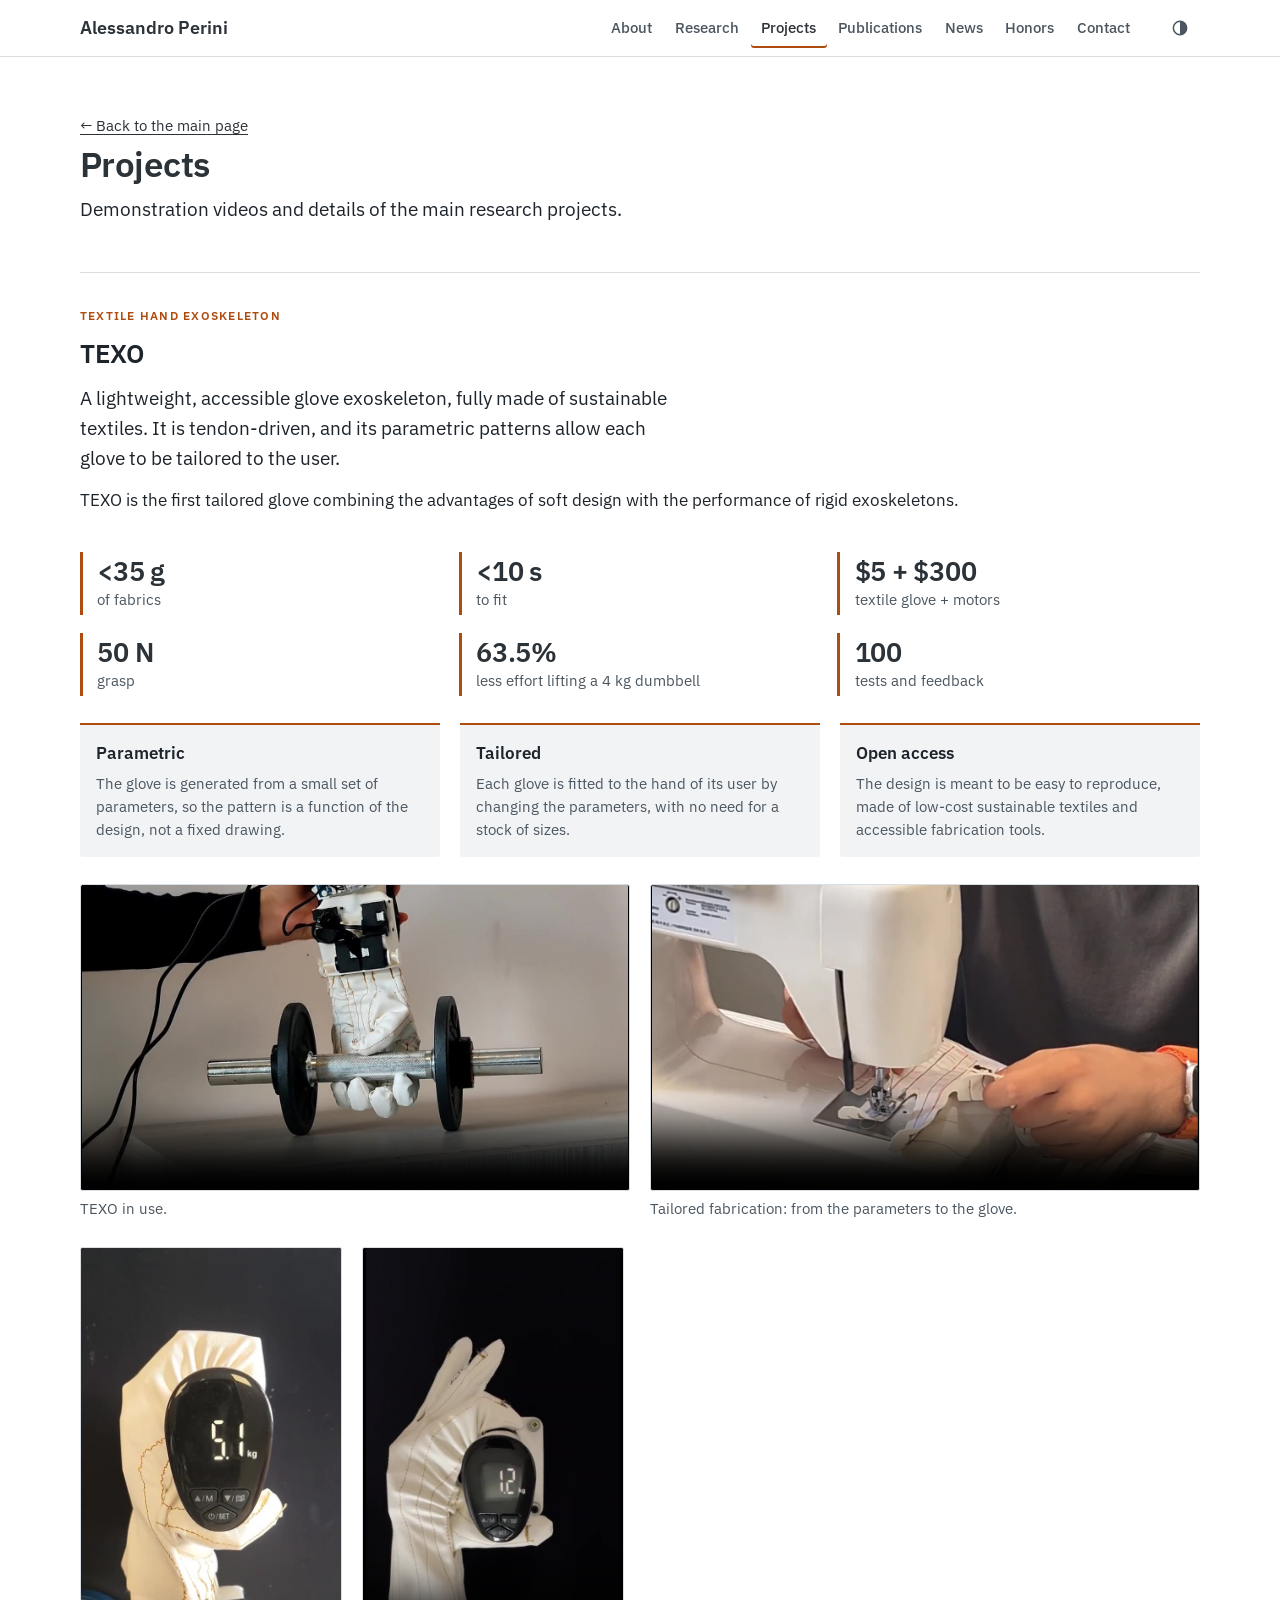
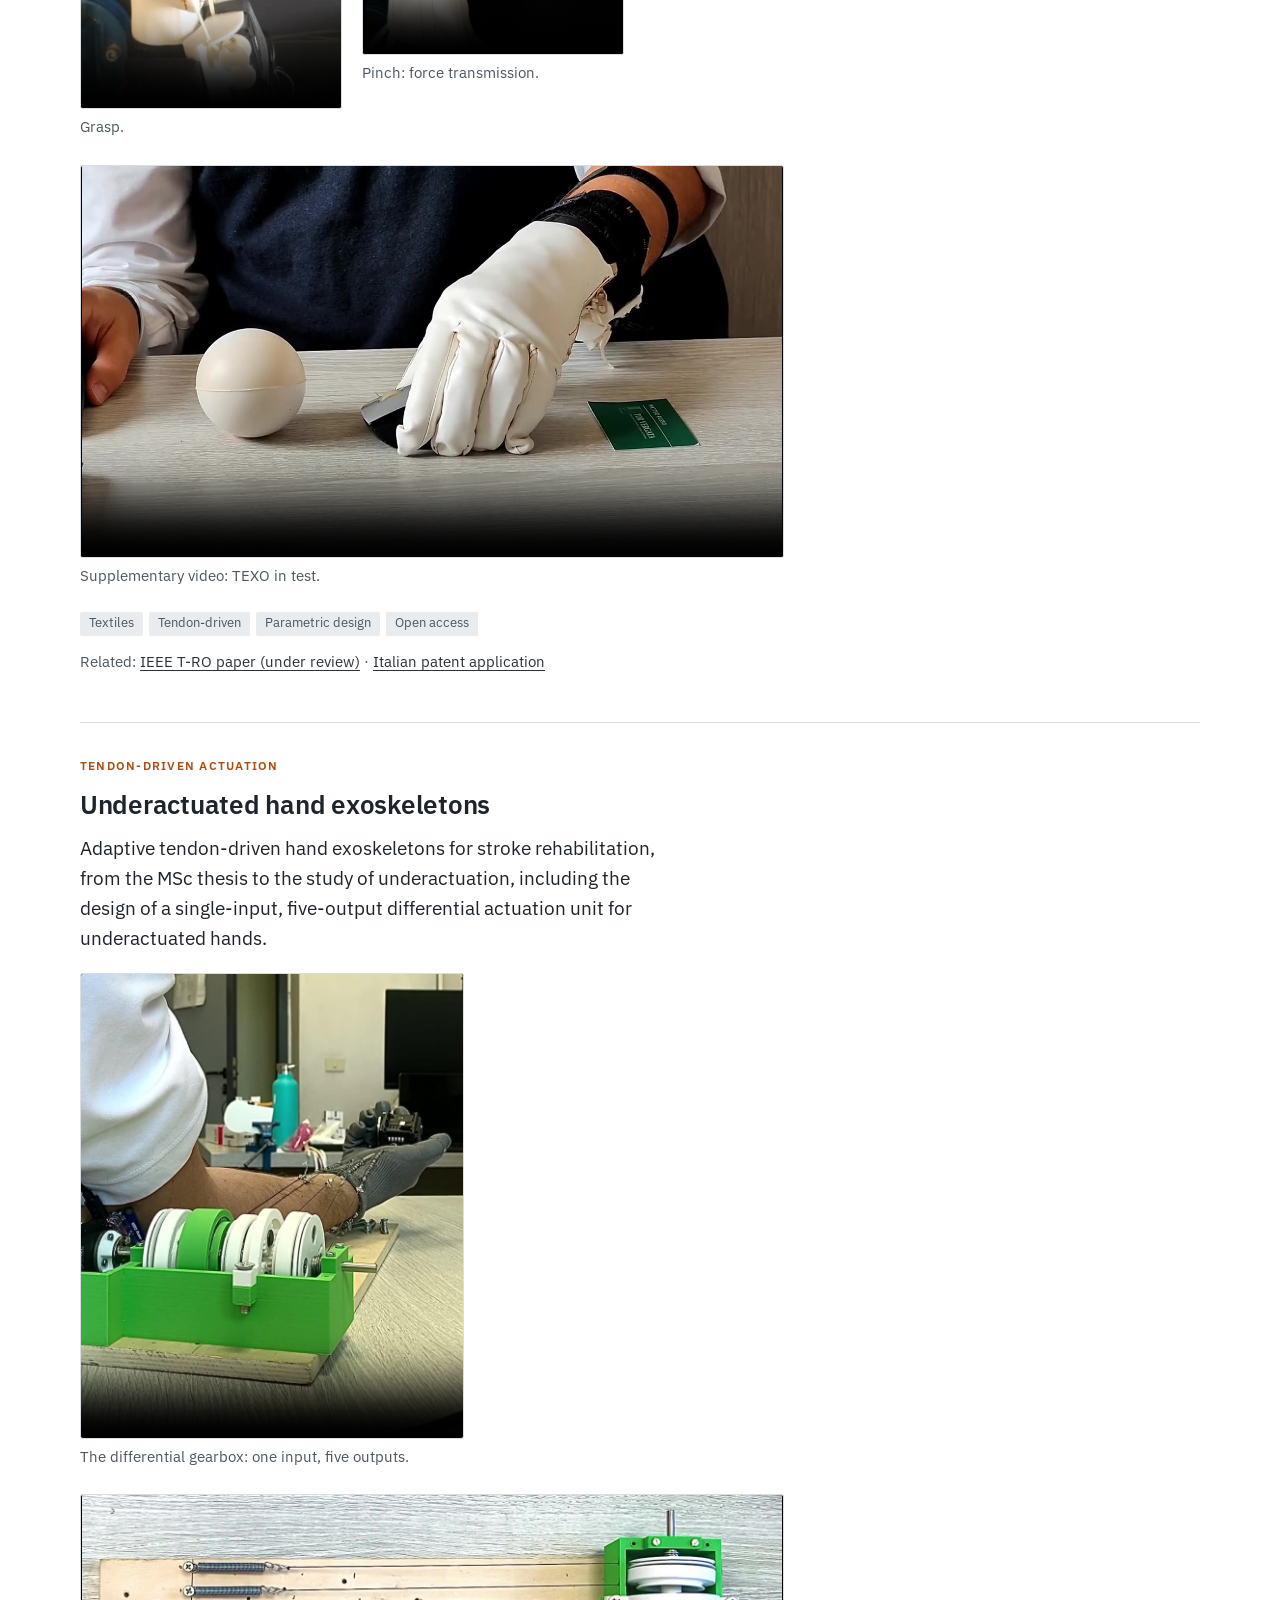
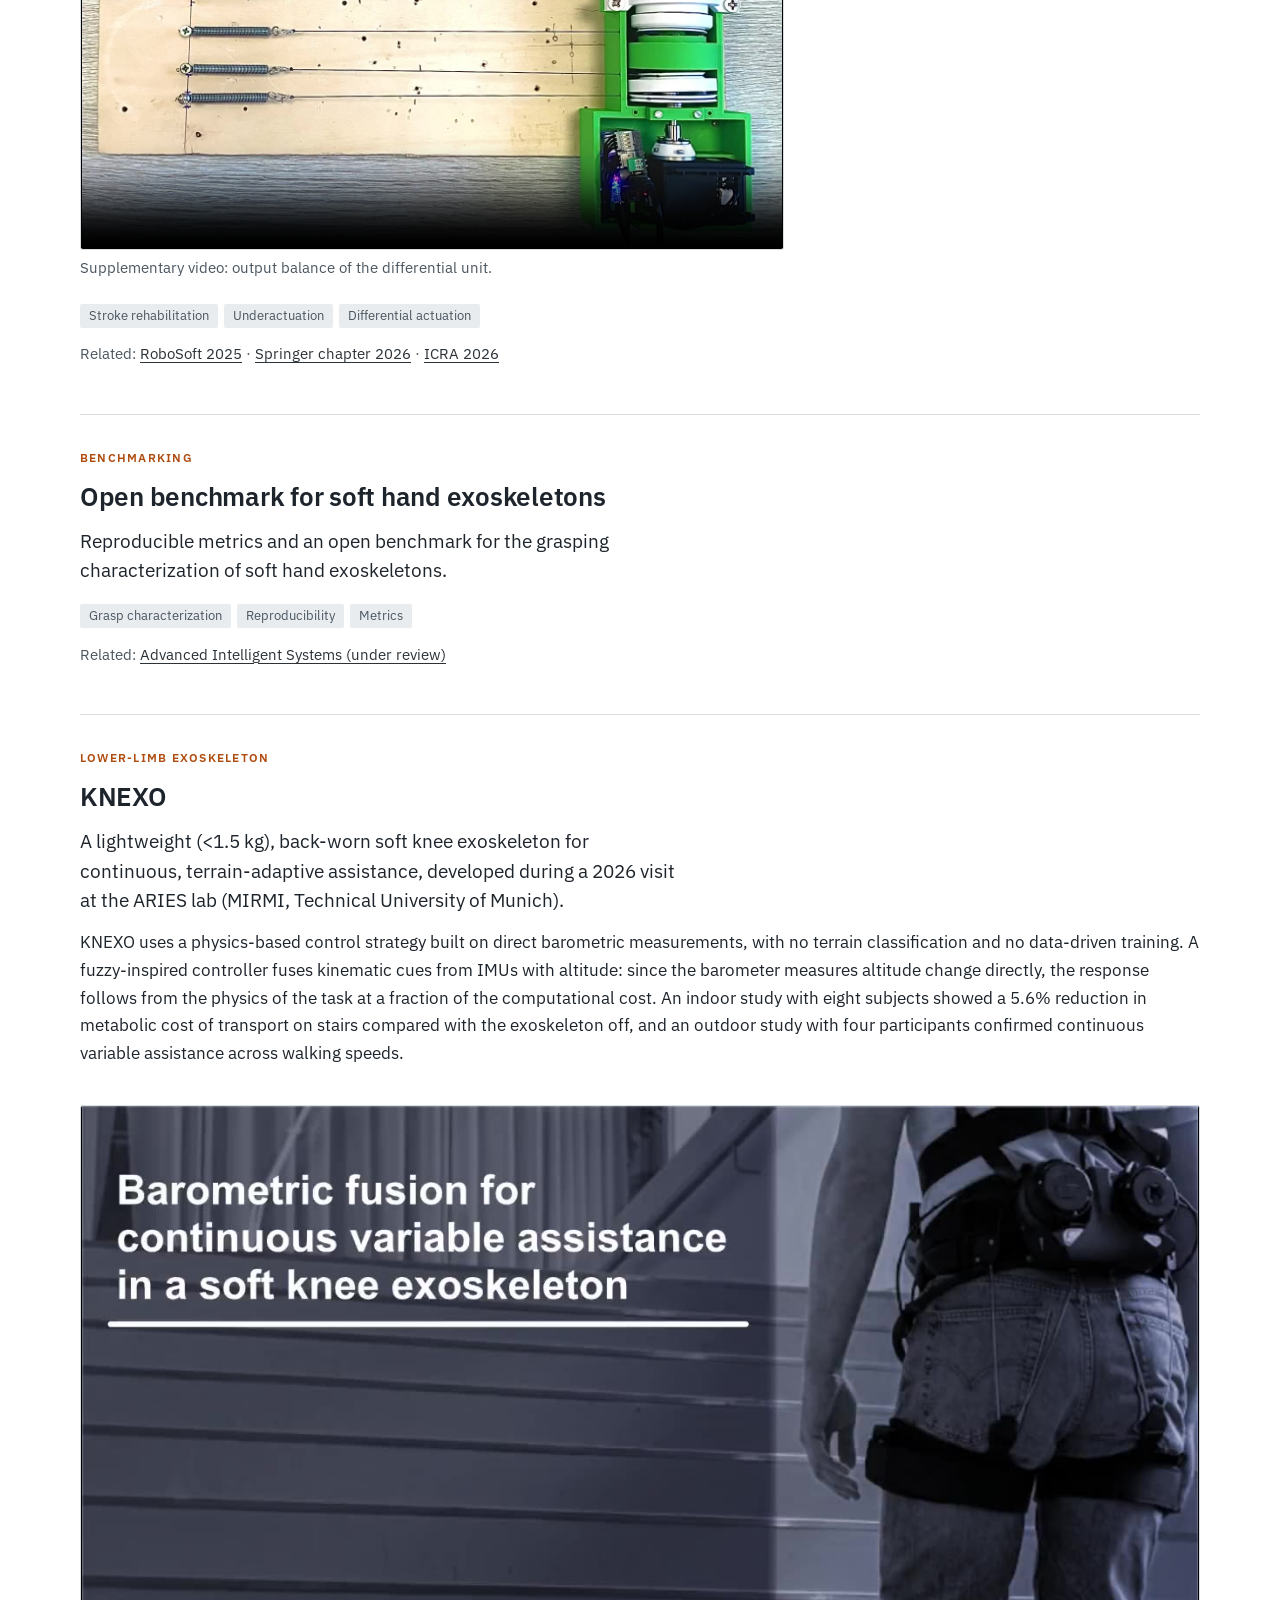
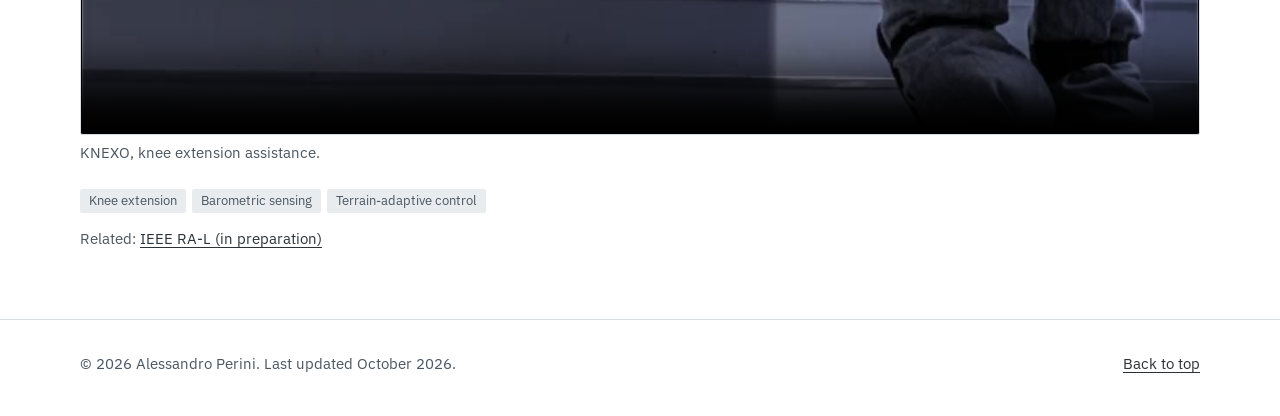
==== commit ba397987: "Remove Background section, replace research figure with hand-measuring photo Co-Authored-By: Claude " ====
--- a/projects.html
+++ b/projects.html
@@ -31,7 +31,6 @@
       <a href="projects.html" aria-current="true">Projects</a>
       <a href="index.html#publications">Publications</a>
       <a href="index.html#news">News</a>
-      <a href="index.html#background">Background</a>
       <a href="index.html#honors">Honors</a>
       <a href="index.html#contact">Contact</a>
     </nav>
--- a/assets/css/style.css
+++ b/assets/css/style.css
@@ -559,3 +559,6 @@
 .facts b { color: var(--accent); font-size: 1.7rem; font-weight: 600; letter-spacing: -0.01em; line-height: 1.15; }
 .facts span { color: var(--ink-2); font-size: 0.92rem; }
 @media (max-width: 700px) { .facts { grid-template-columns: repeat(2, minmax(0, 1fr)); } }
+.fig.photo { padding: 0; background: none; }
+.fig.photo img { display: block; width: 100%; height: auto; border-radius: var(--radius); border: 1px solid var(--rule); }
+.fig.photo figcaption { margin-top: 0.5rem; }
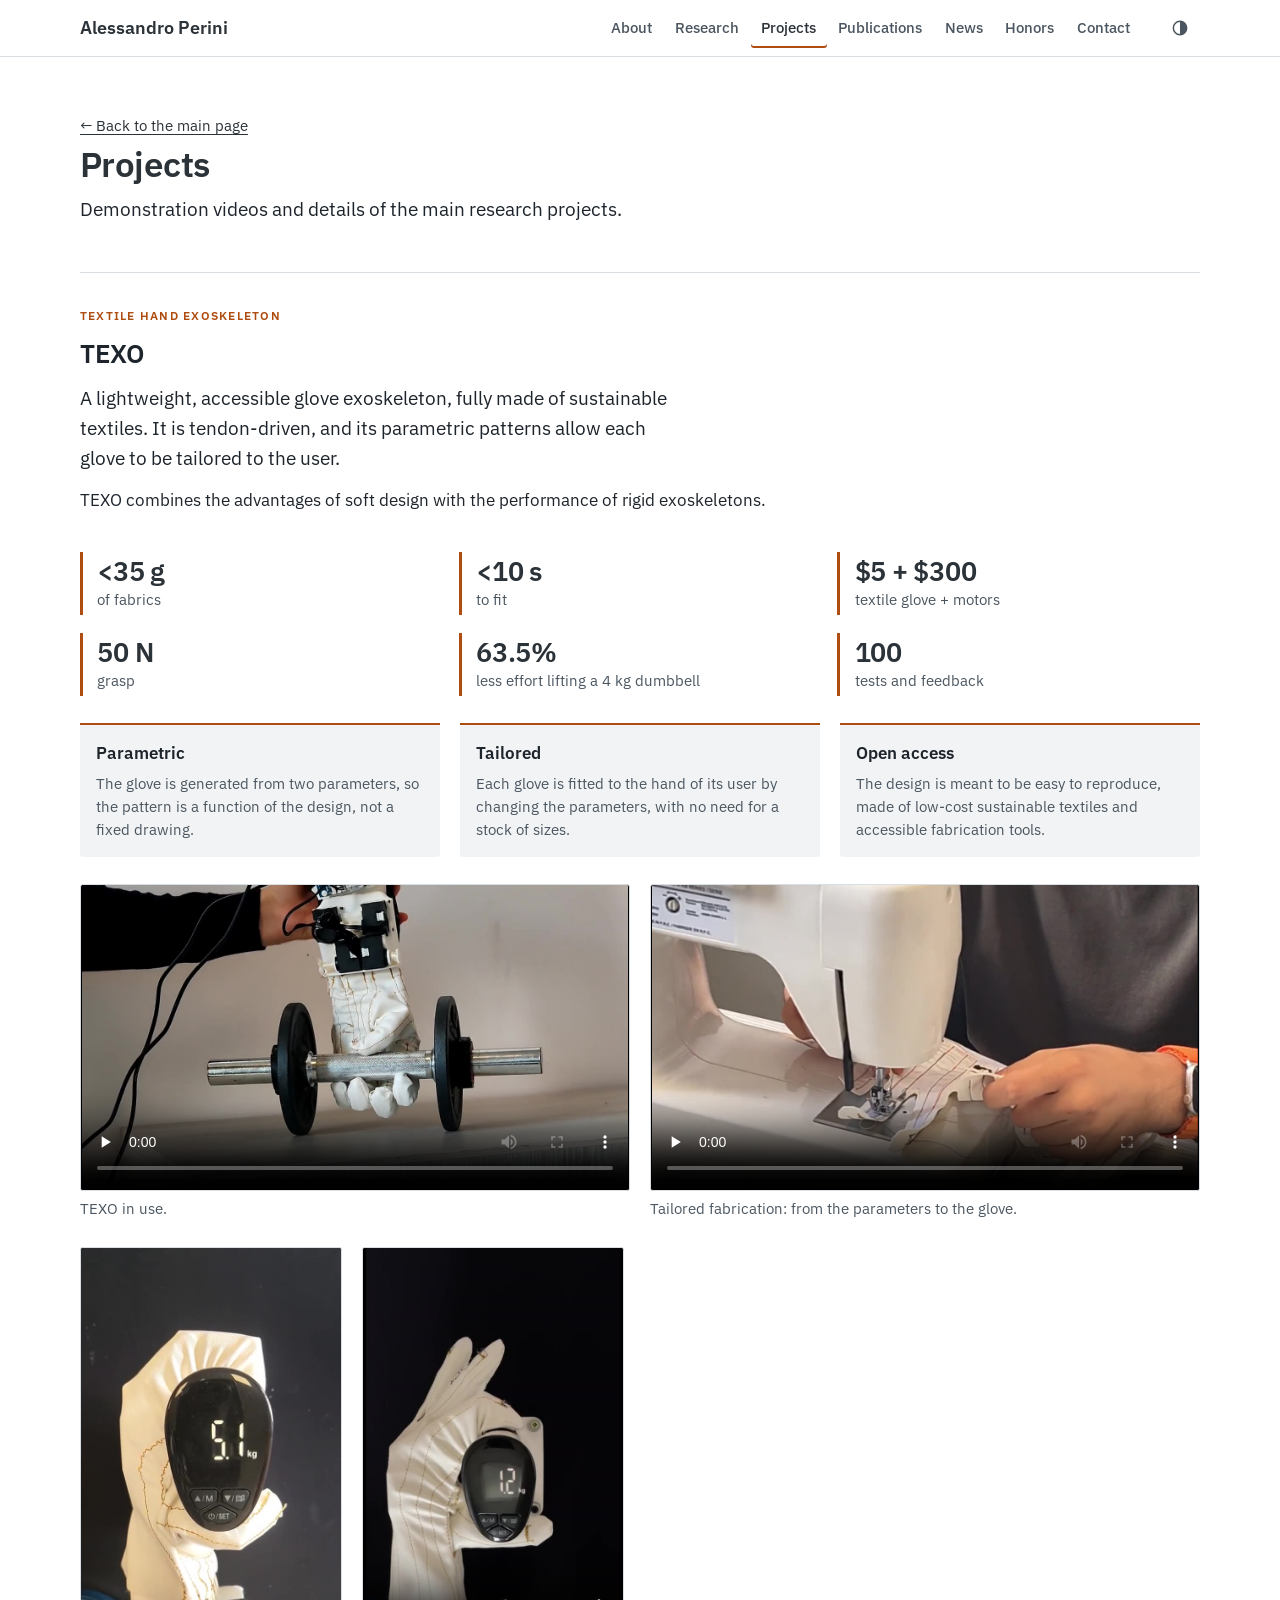
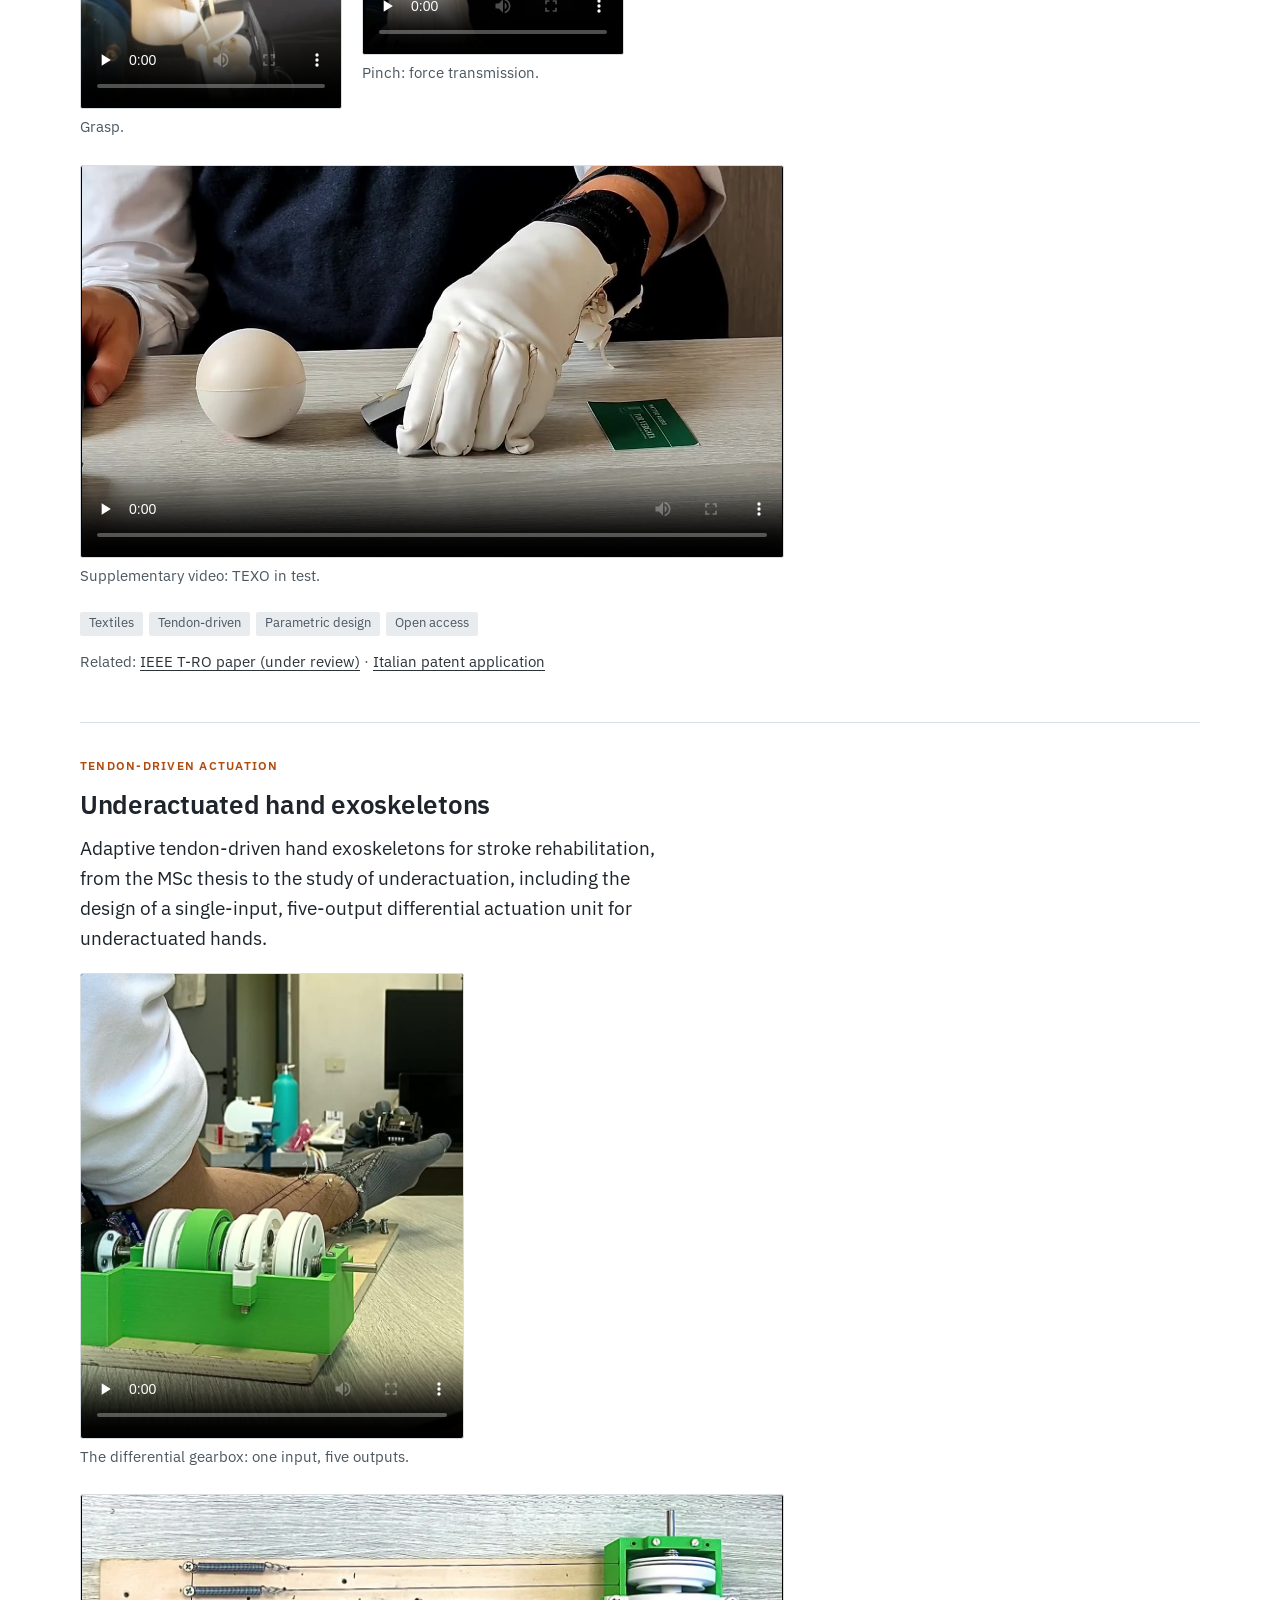
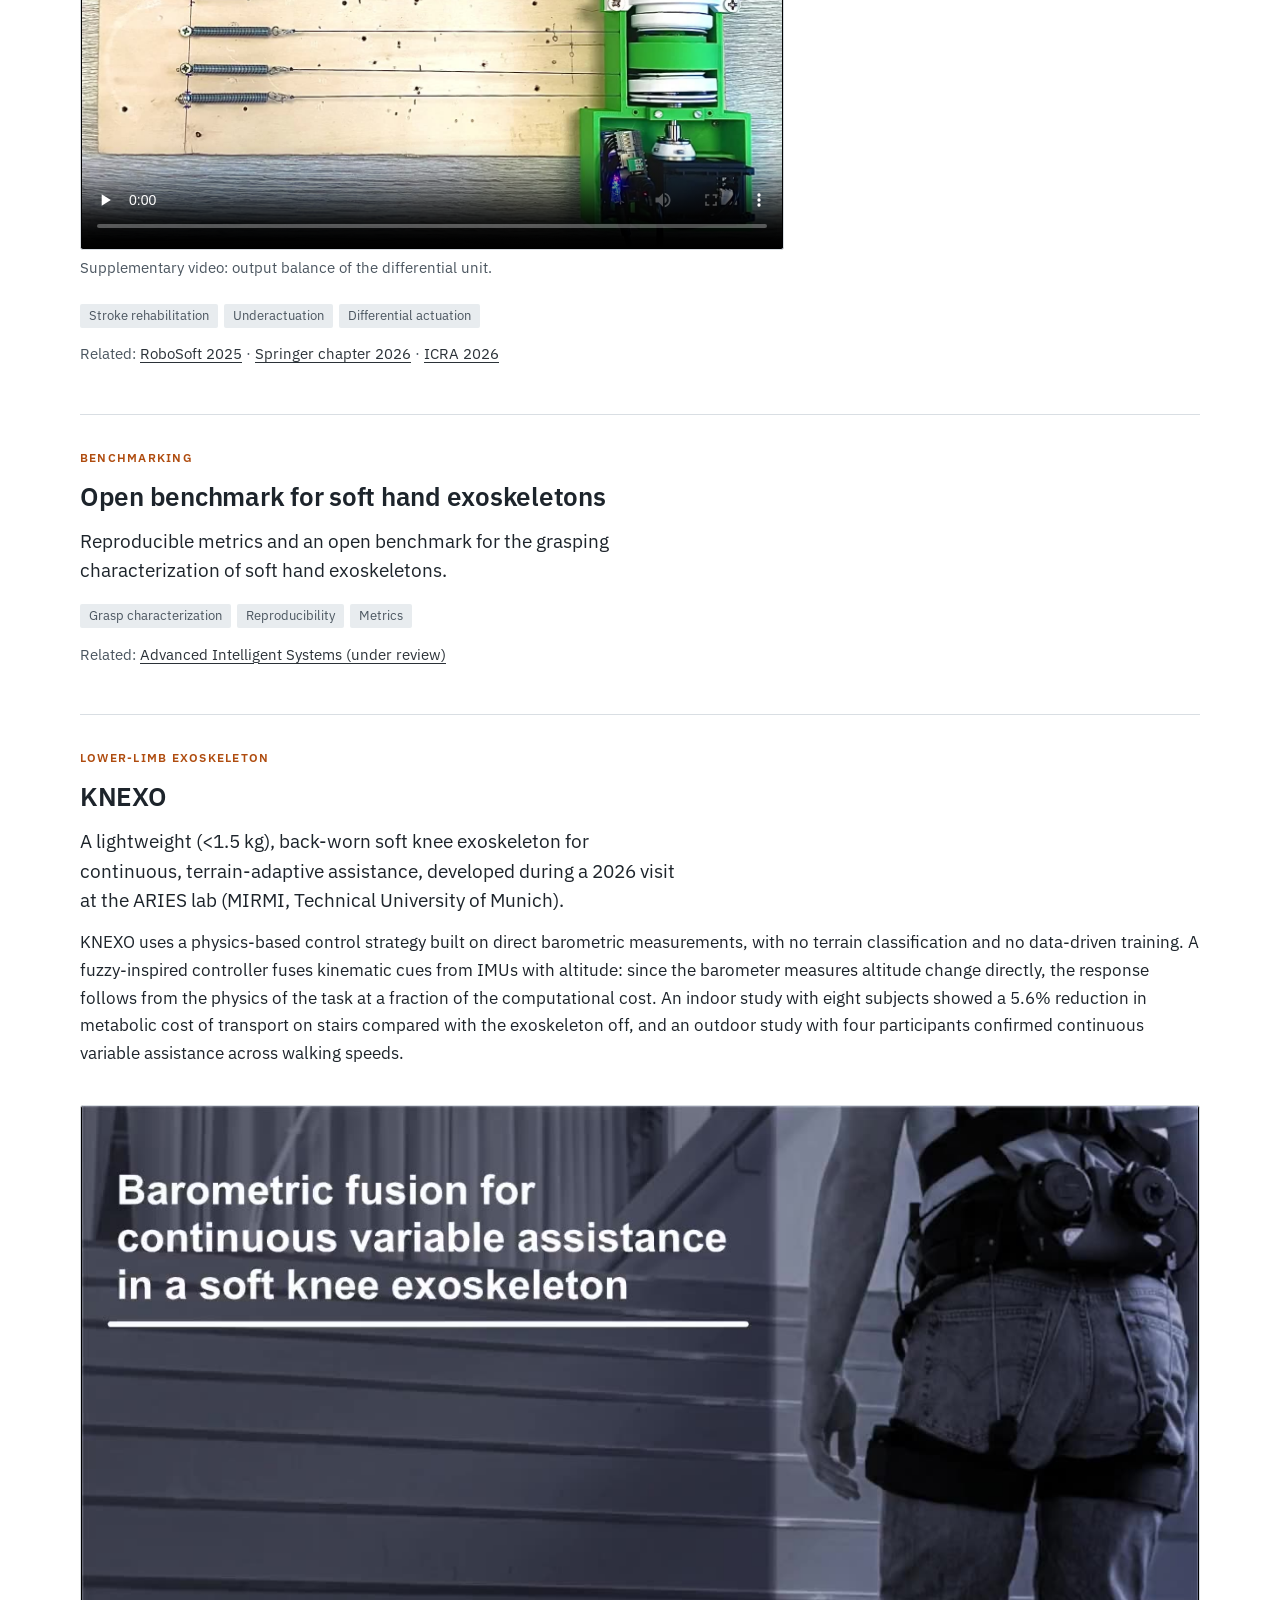
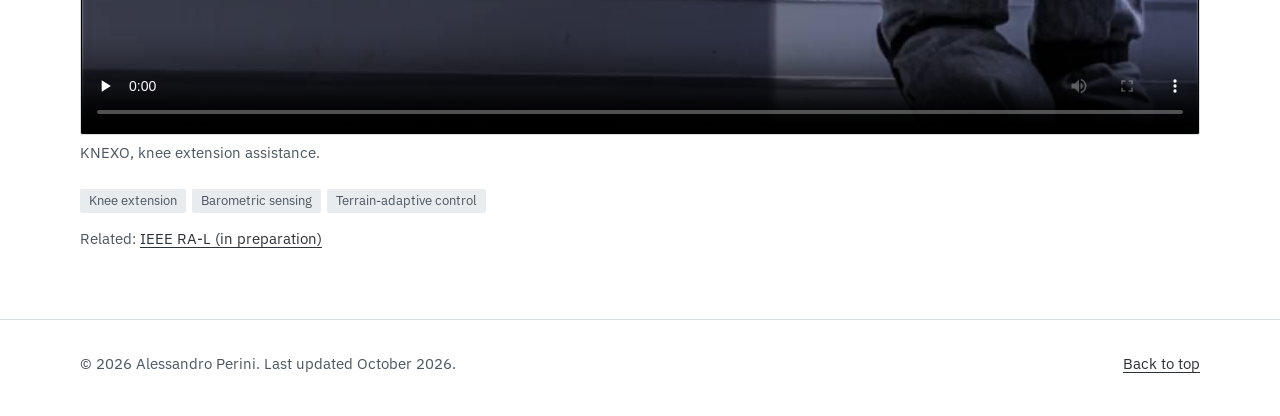
==== commit 02dc28ad: "Align Projects page text with edits made on GitHub Co-Authored-By: Claude Sonnet 5.5 <noreply@anthro" ====
--- a/projects.html
+++ b/projects.html
@@ -54,7 +54,7 @@
       <p class="card-kind">Textile hand exoskeleton</p>
       <h3>TEXO</h3>
       <p class="lead">A lightweight, accessible glove exoskeleton, fully made of sustainable textiles. It is tendon-driven, and its parametric patterns allow each glove to be tailored to the user.</p>
-      <p>TEXO is the first tailored glove combining the advantages of soft design with the performance of rigid exoskeletons.</p>
+      <p>TEXO combines the advantages of soft design with the performance of rigid exoskeletons.</p>
       <ul class="facts" aria-label="TEXO key figures">
         <li><b>&lt;35 g</b><span>of fabrics</span></li>
         <li><b>&lt;10 s</b><span>to fit</span></li>
@@ -64,7 +64,7 @@
         <li><b>100</b><span>tests and feedback</span></li>
       </ul>
       <ul class="pillars">
-        <li><h4>Parametric</h4><p>The glove is generated from a small set of parameters, so the pattern is a function of the design, not a fixed drawing.</p></li>
+        <li><h4>Parametric</h4><p>The glove is generated from two parameters, so the pattern is a function of the design, not a fixed drawing.</p></li>
         <li><h4>Tailored</h4><p>Each glove is fitted to the hand of its user by changing the parameters, with no need for a stock of sizes.</p></li>
         <li><h4>Open access</h4><p>The design is meant to be easy to reproduce, made of low-cost sustainable textiles and accessible fabrication tools.</p></li>
       </ul>
--- a/assets/css/style.css
+++ b/assets/css/style.css
@@ -225,7 +225,7 @@
 
 .hero-grid {
   display: grid;
-  grid-template-columns: minmax(0, 1fr) 17.5rem;
+  grid-template-columns: minmax(0, 1fr) 25rem;
   gap: clamp(1.5rem, 5vw, 4rem);
   align-items: start;
 }
@@ -306,7 +306,7 @@
 
 @media (max-width: 760px) {
   .hero-grid { grid-template-columns: minmax(0, 1fr); }
-  .portrait { order: -1; width: 8.5rem; }
+  .portrait { order: -1; width: min(100%, 17rem); }
 }
 
 /* ---------- band rows (the CV pattern) ---------- */
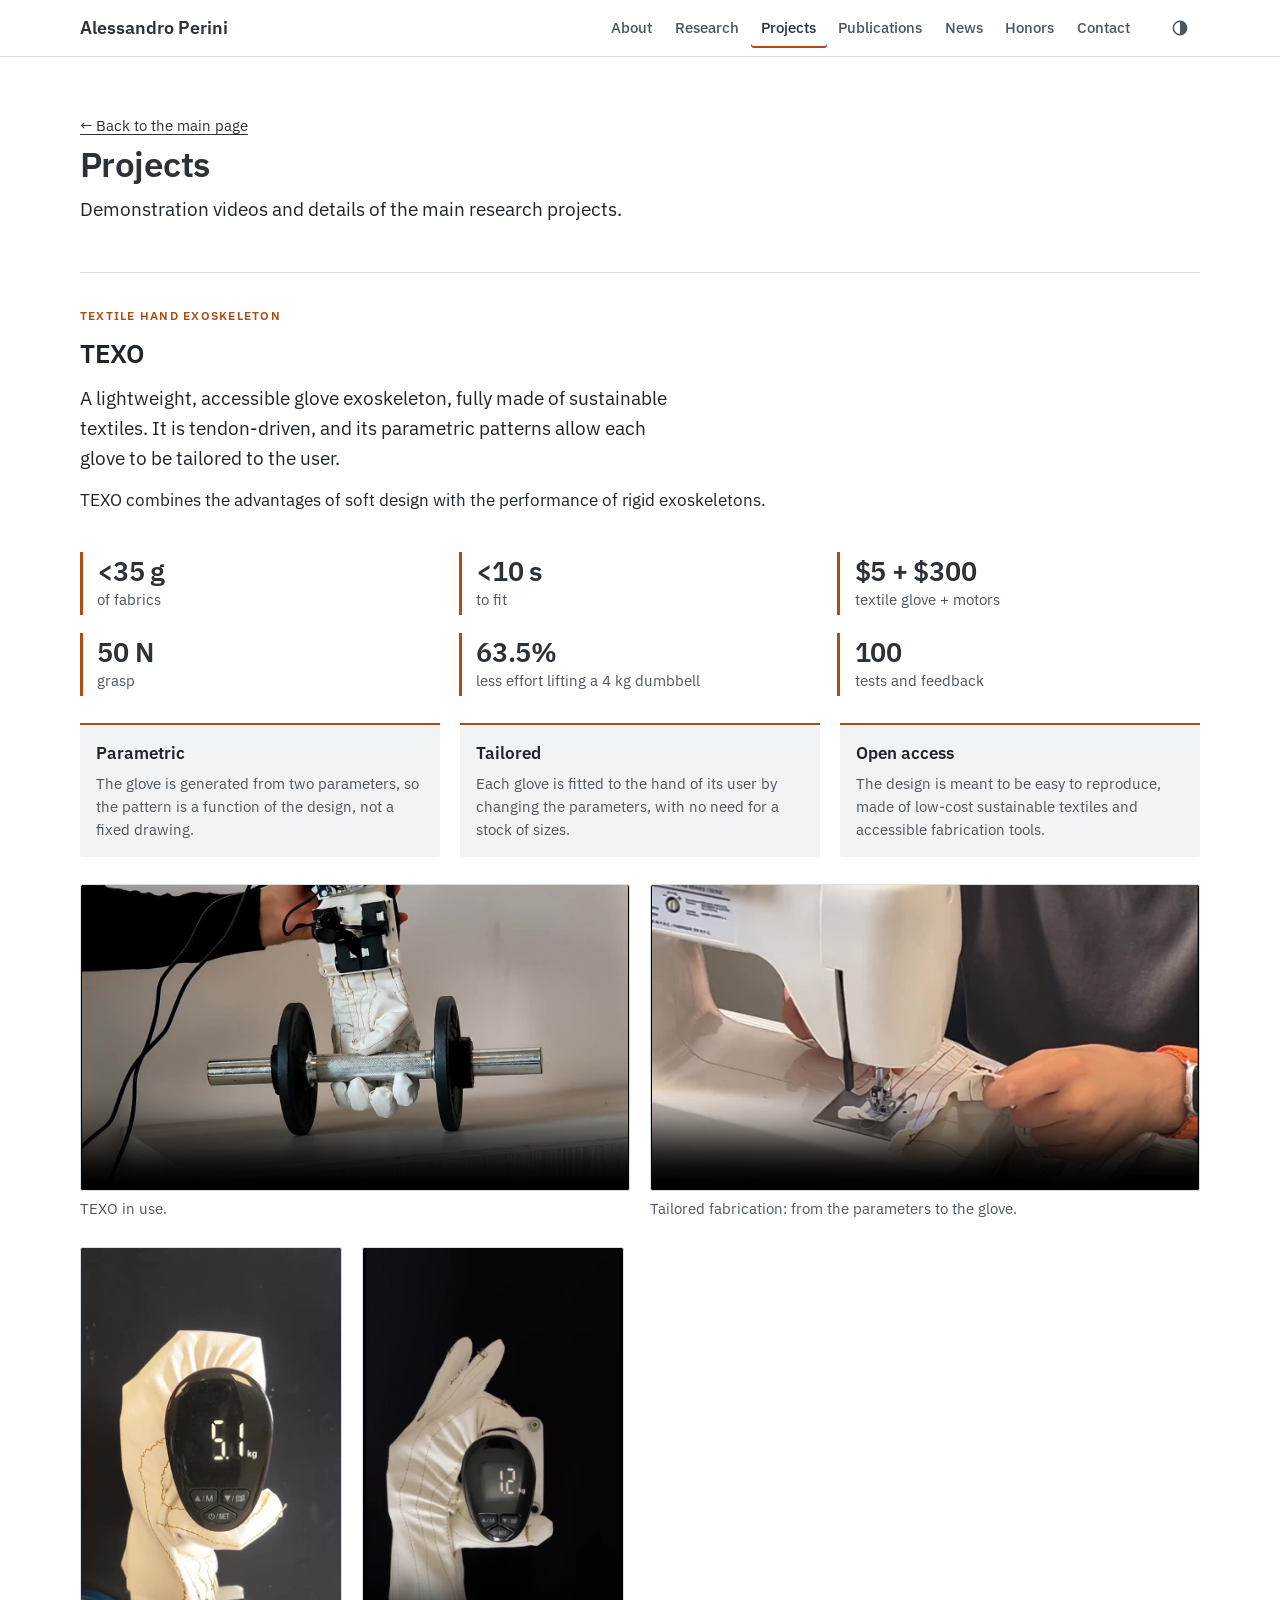
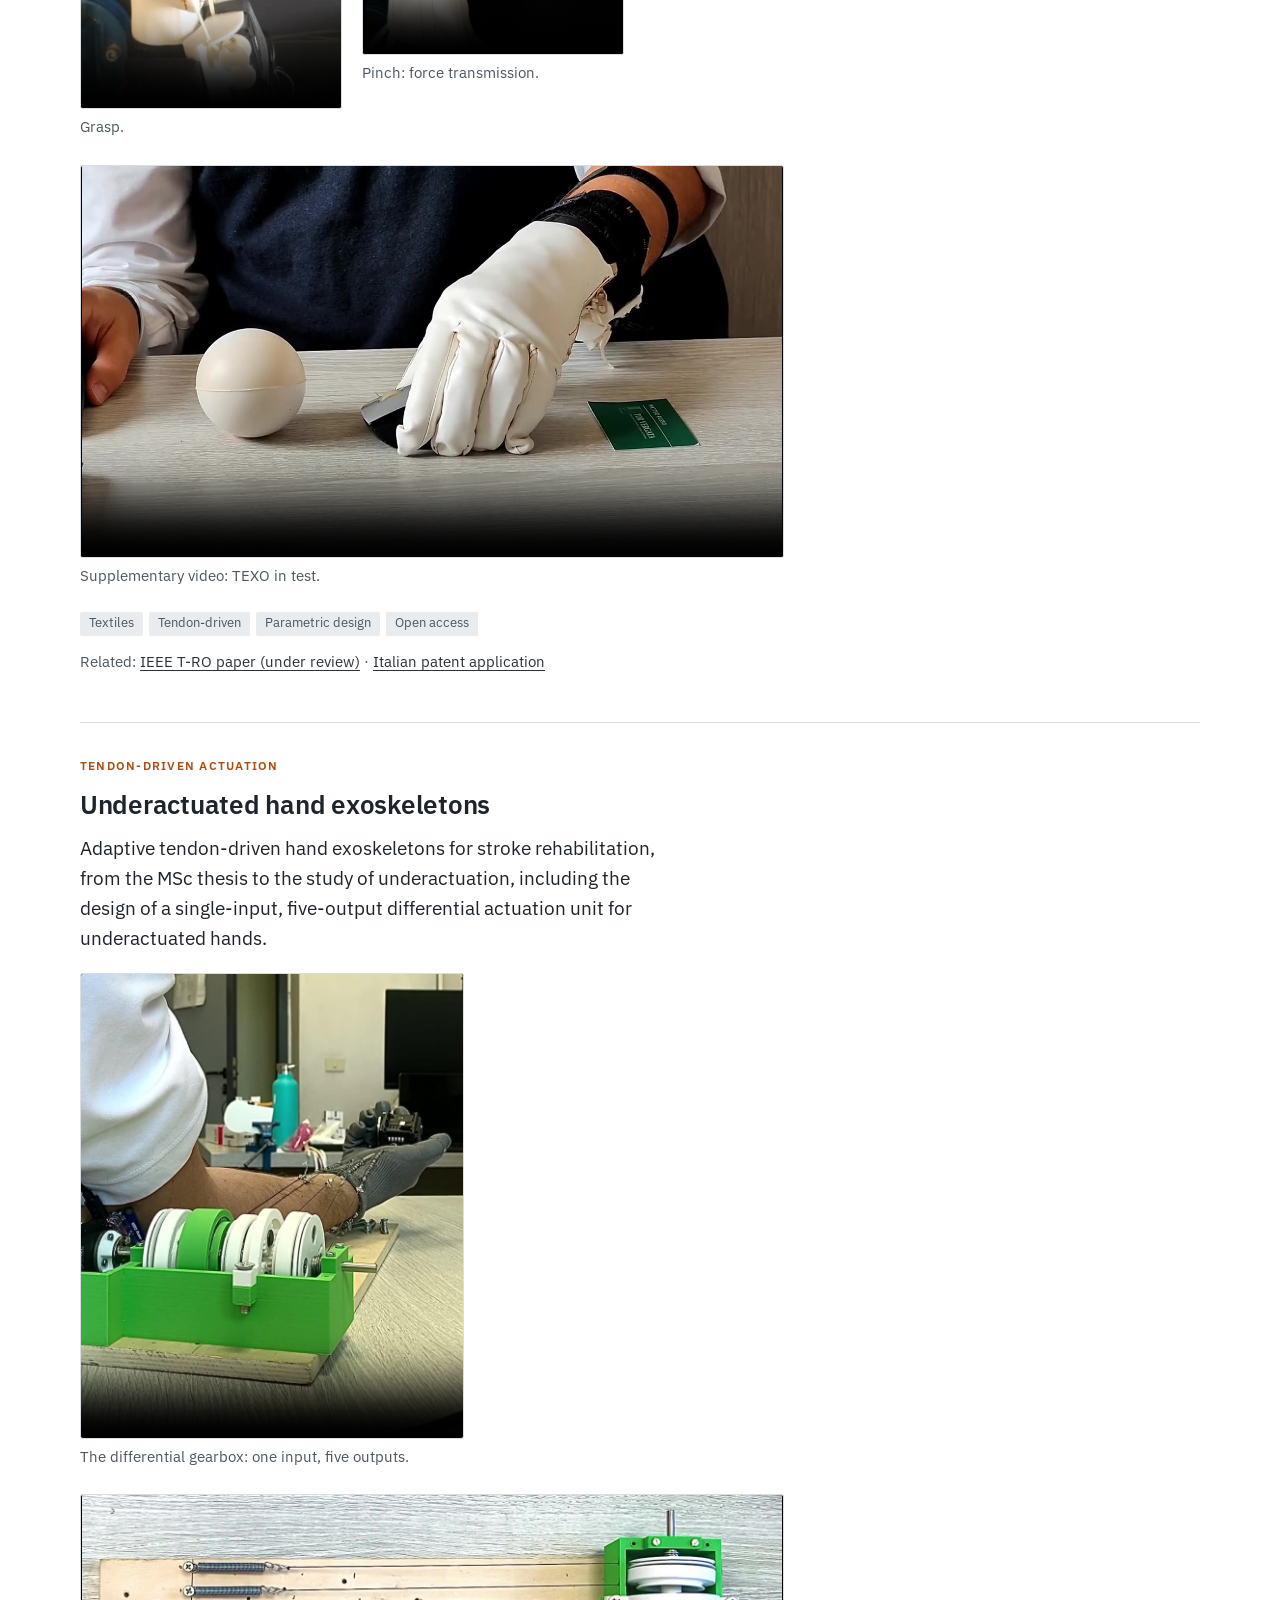
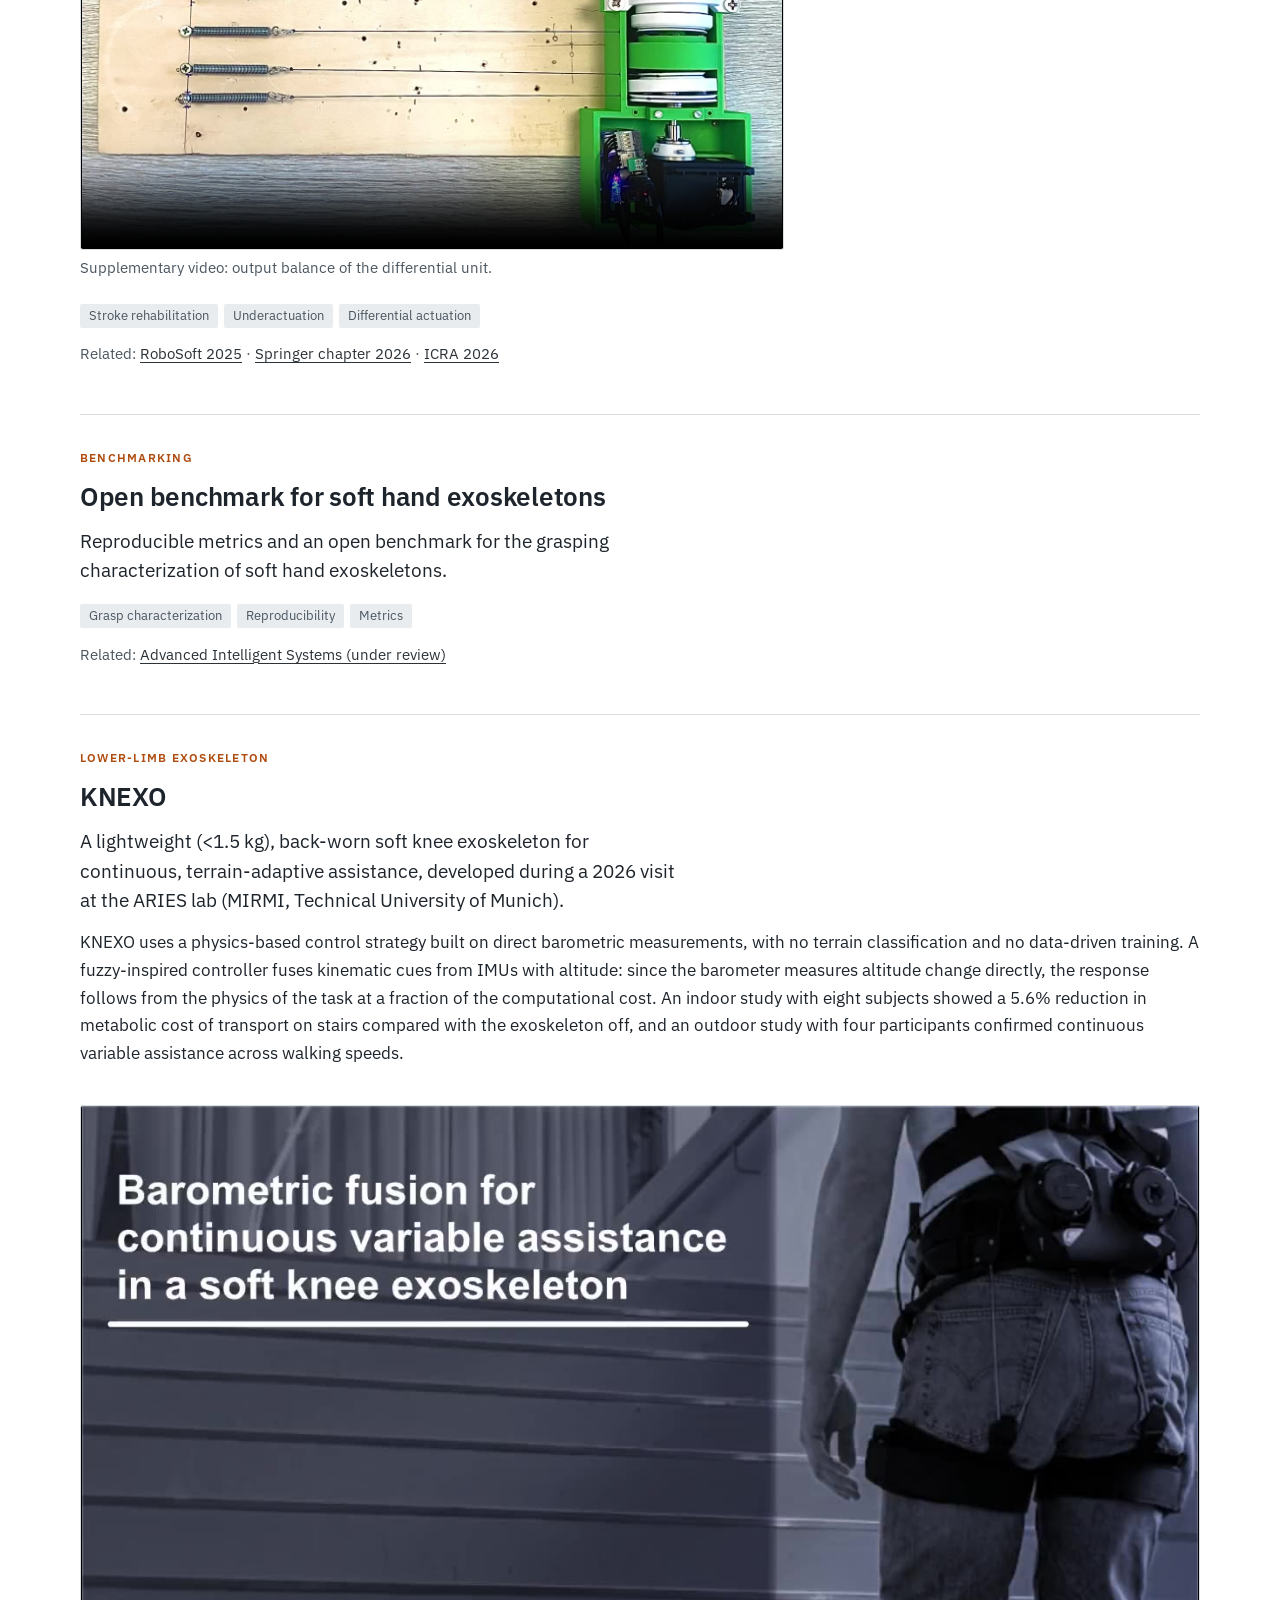
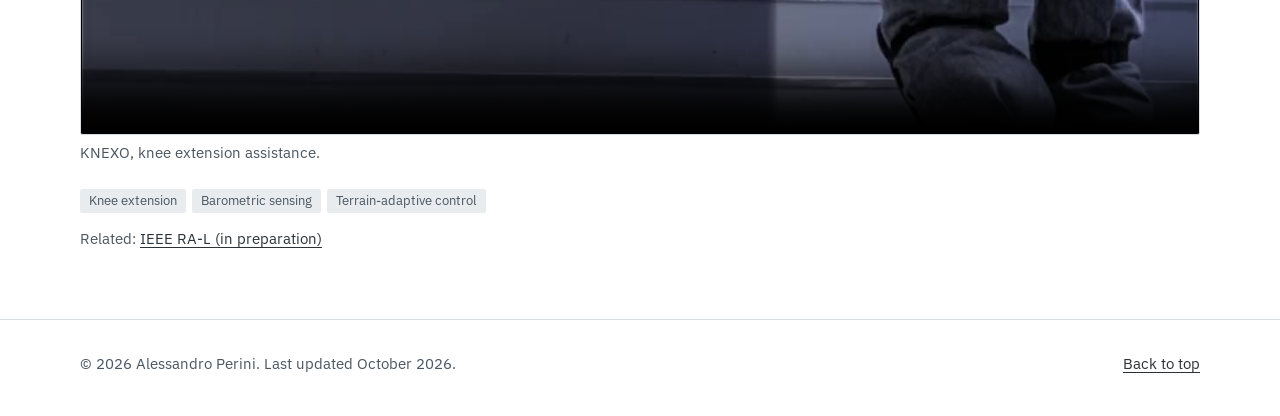
==== commit 607c993d: "Add Google verification file, sitemap, robots.txt and descriptive titles Co-Authored-By: Claude Sonn" ====
--- a/projects.html
+++ b/projects.html
@@ -3,7 +3,7 @@
 <head>
 <meta charset="utf-8">
 <meta name="viewport" content="width=device-width, initial-scale=1, viewport-fit=cover">
-<title>Projects | Alessandro Perini</title>
+<title>Projects | Alessandro Perini, wearable robotics</title>
 <meta name="description" content="Research projects of Alessandro Perini with demonstration videos: TEXO textile hand exoskeleton, differential actuation for underactuated hands, KNEXO knee exoskeleton.">
 <meta name="author" content="Alessandro Perini">
 <meta name="theme-color" content="#ffffff" media="(prefers-color-scheme: light)">
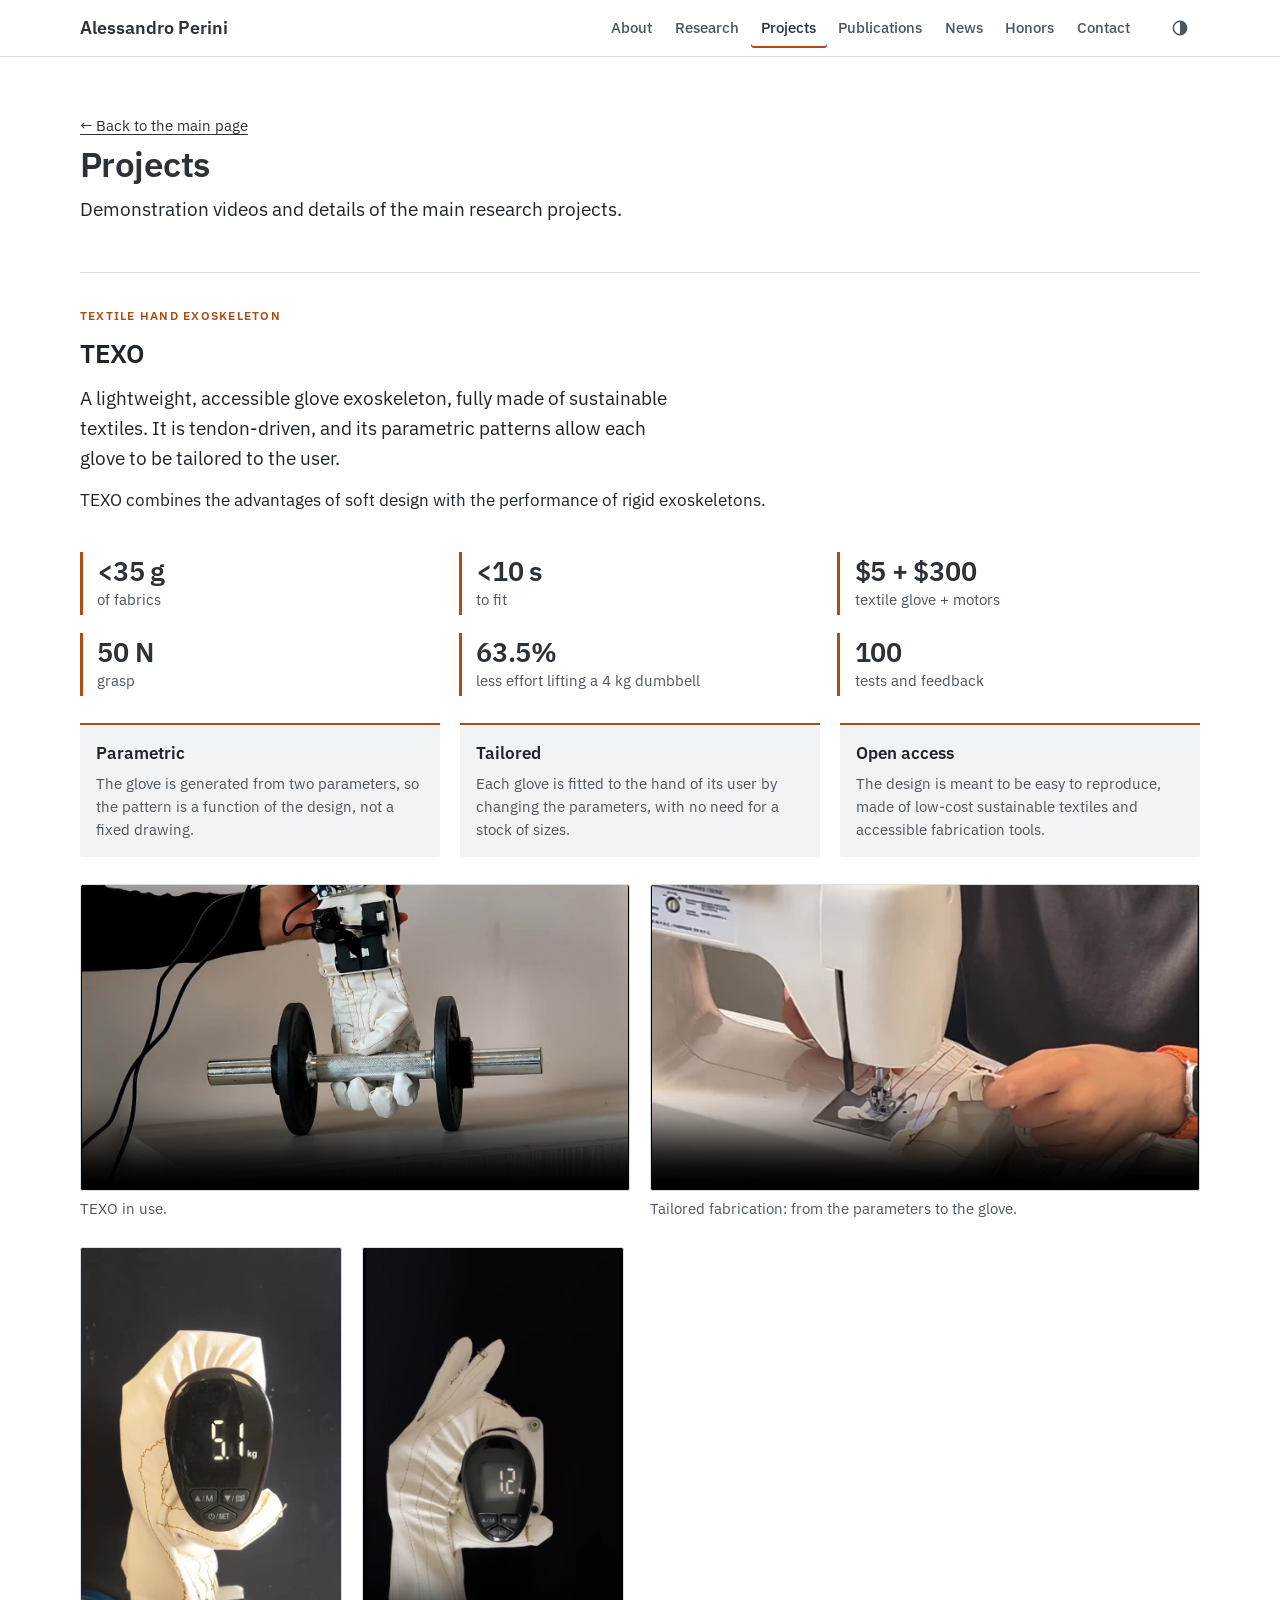
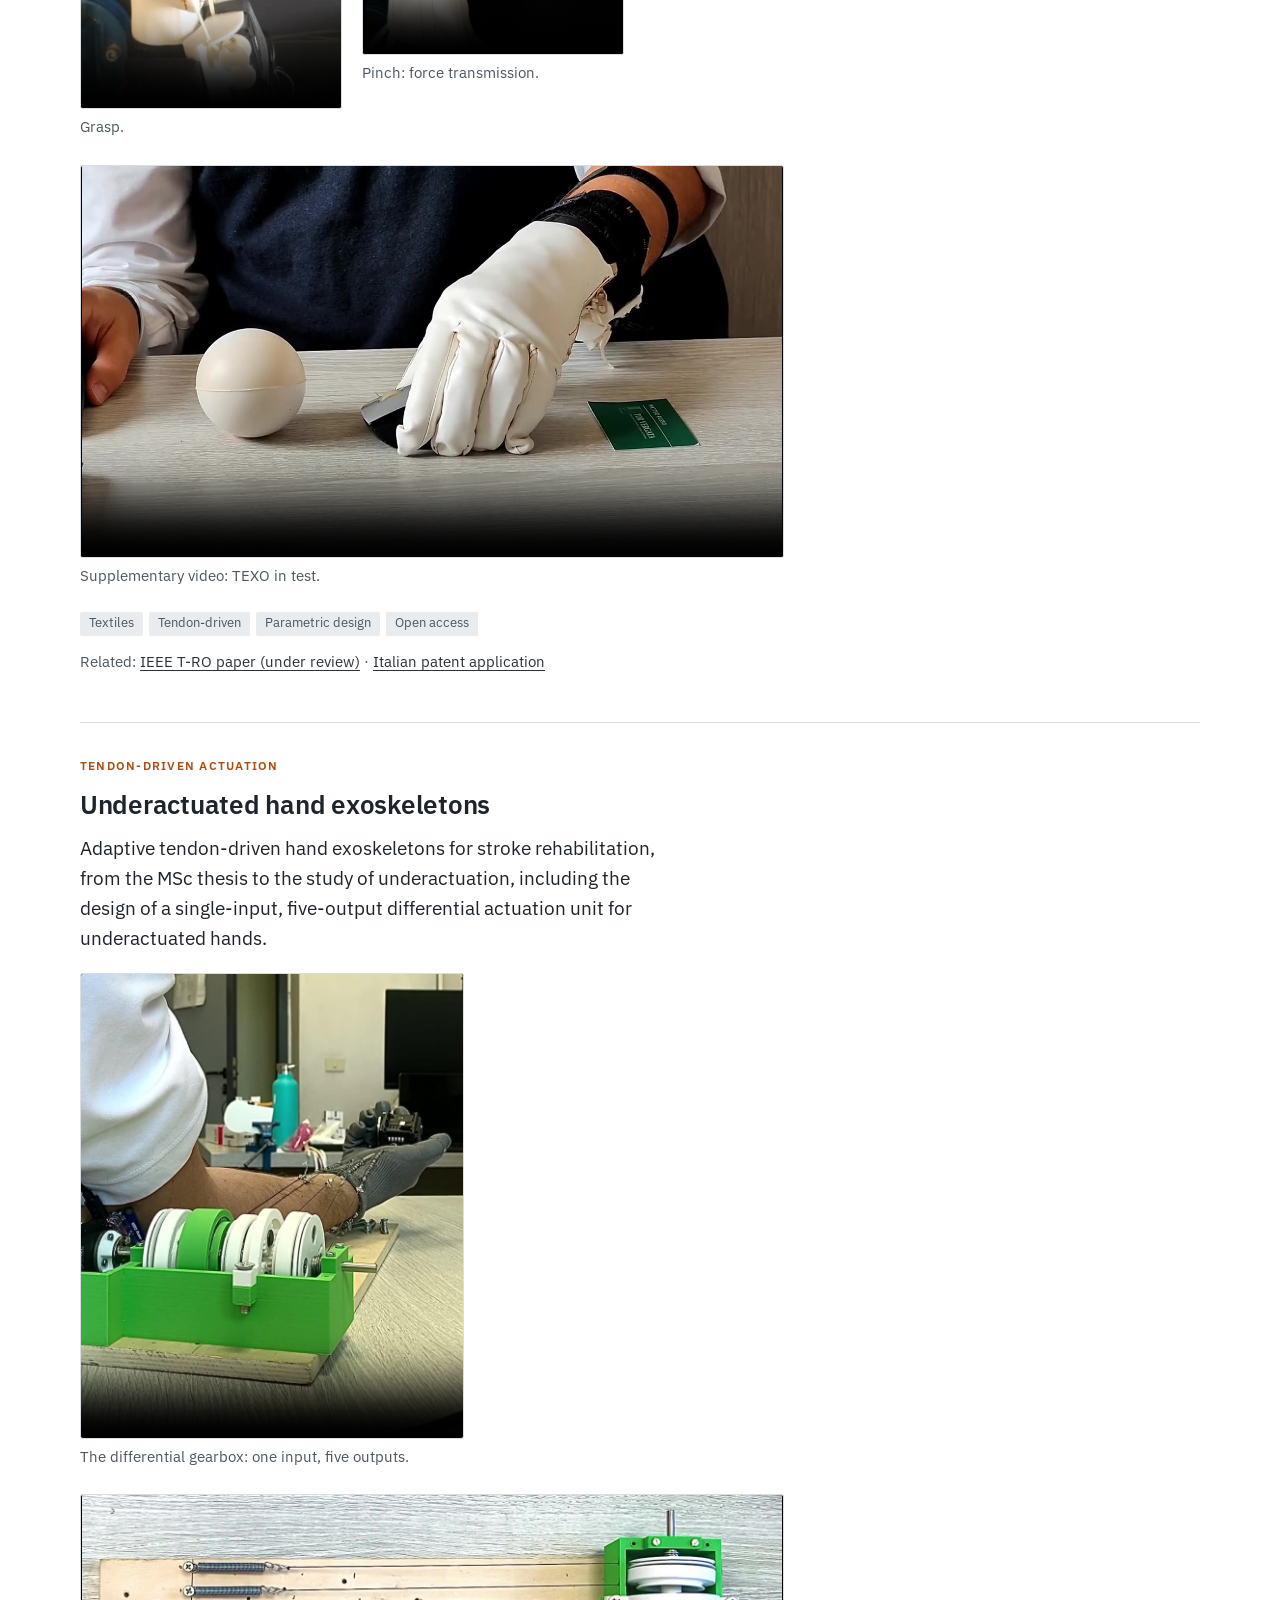
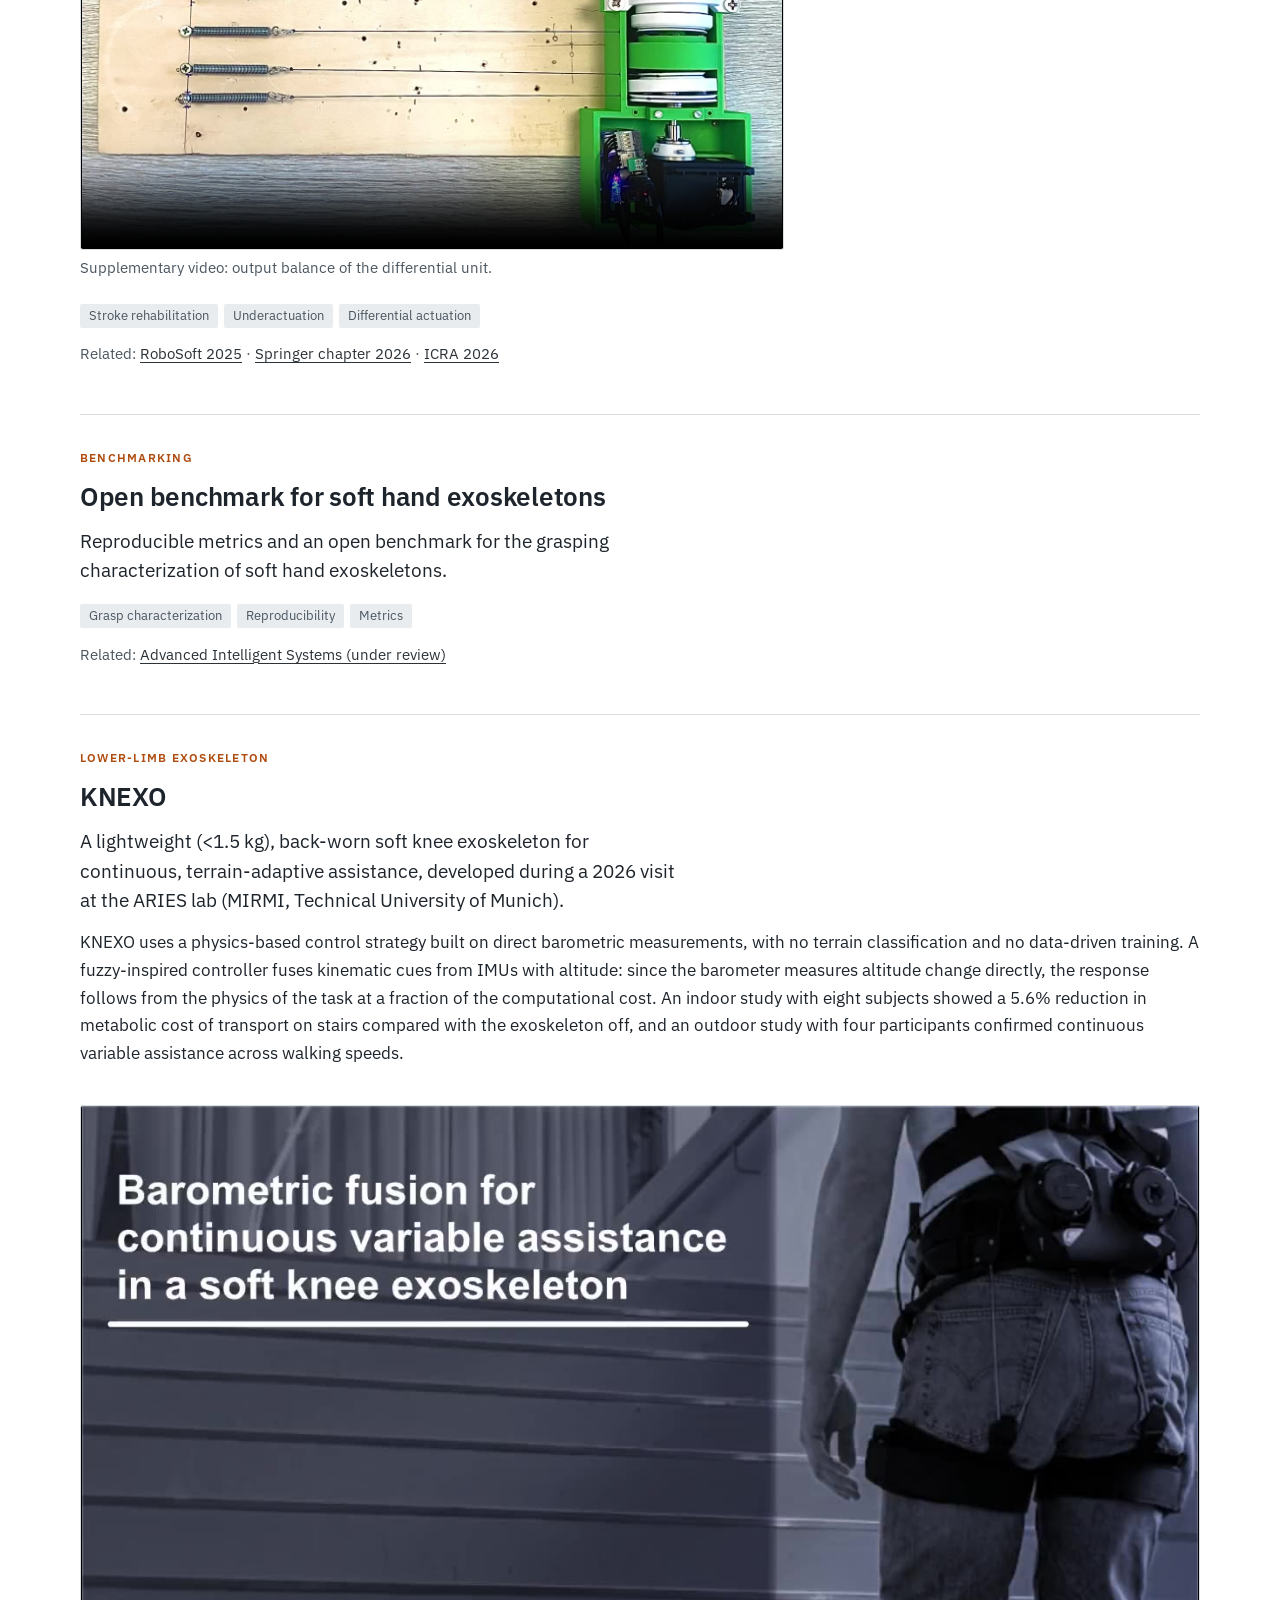
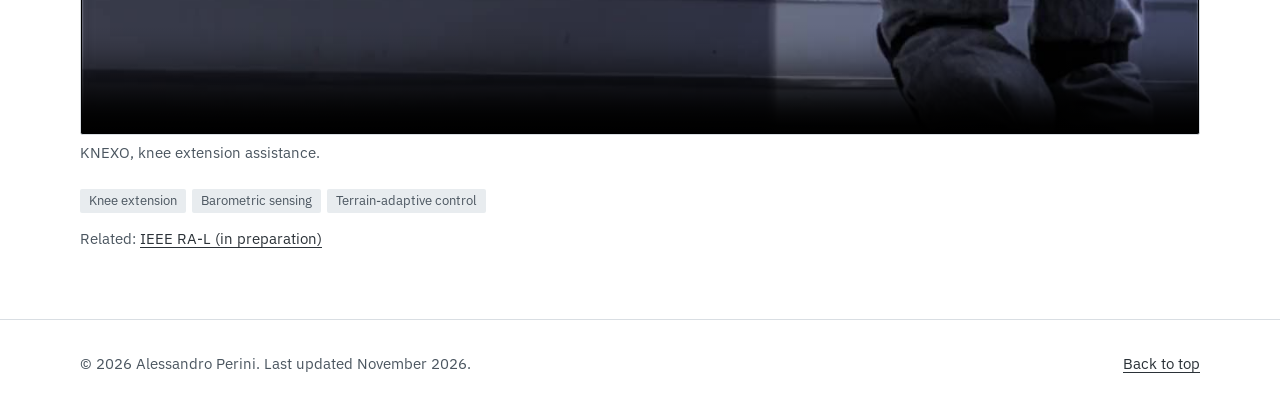
==== commit 4b72d49c: "News: add Rai, Il Messaggero and La Repubblica coverage with dates and links Co-Authored-By: Claude " ====
--- a/projects.html
+++ b/projects.html
@@ -122,7 +122,7 @@
 
 <footer class="foot">
   <div class="wrap foot-in">
-    <p>© 2026 Alessandro Perini. Last updated October 2026.</p>
+    <p>© 2026 Alessandro Perini. Last updated November 2026.</p>
     <p><a href="#main">Back to top</a></p>
   </div>
 </footer>
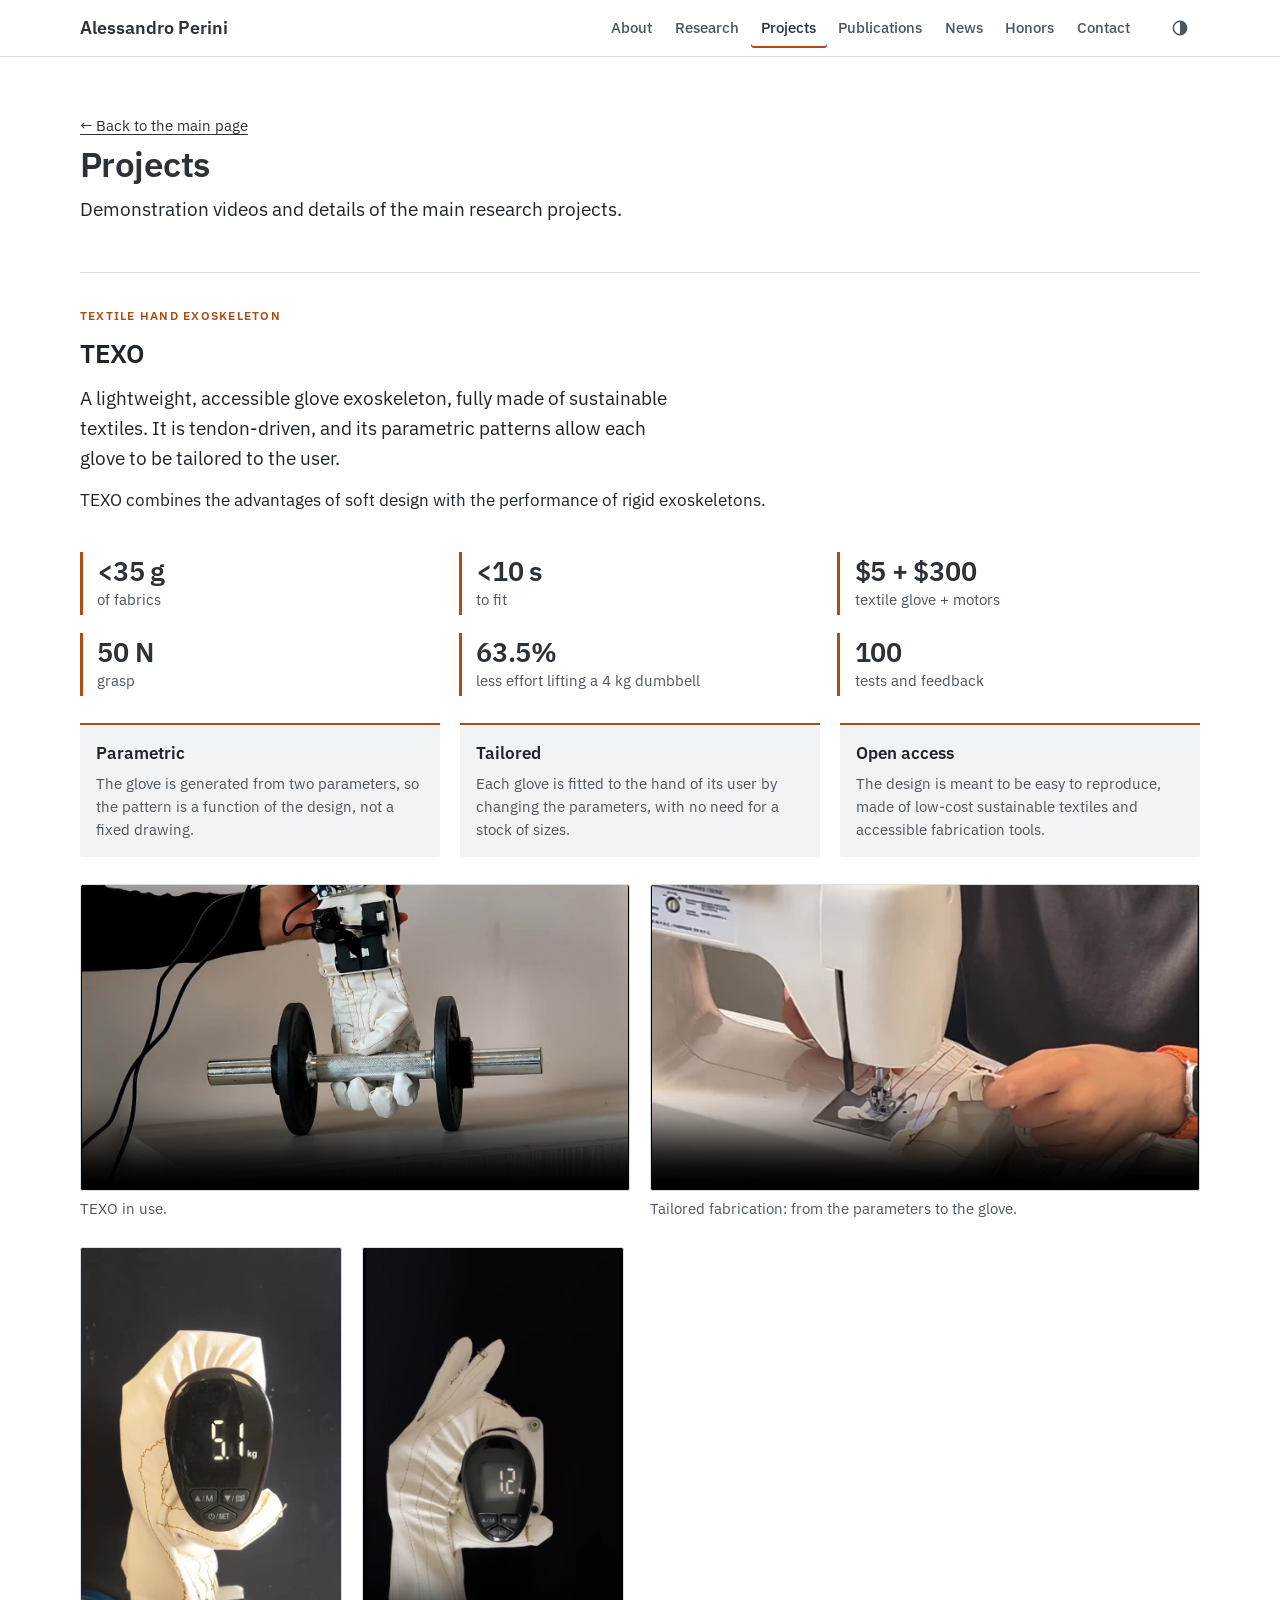
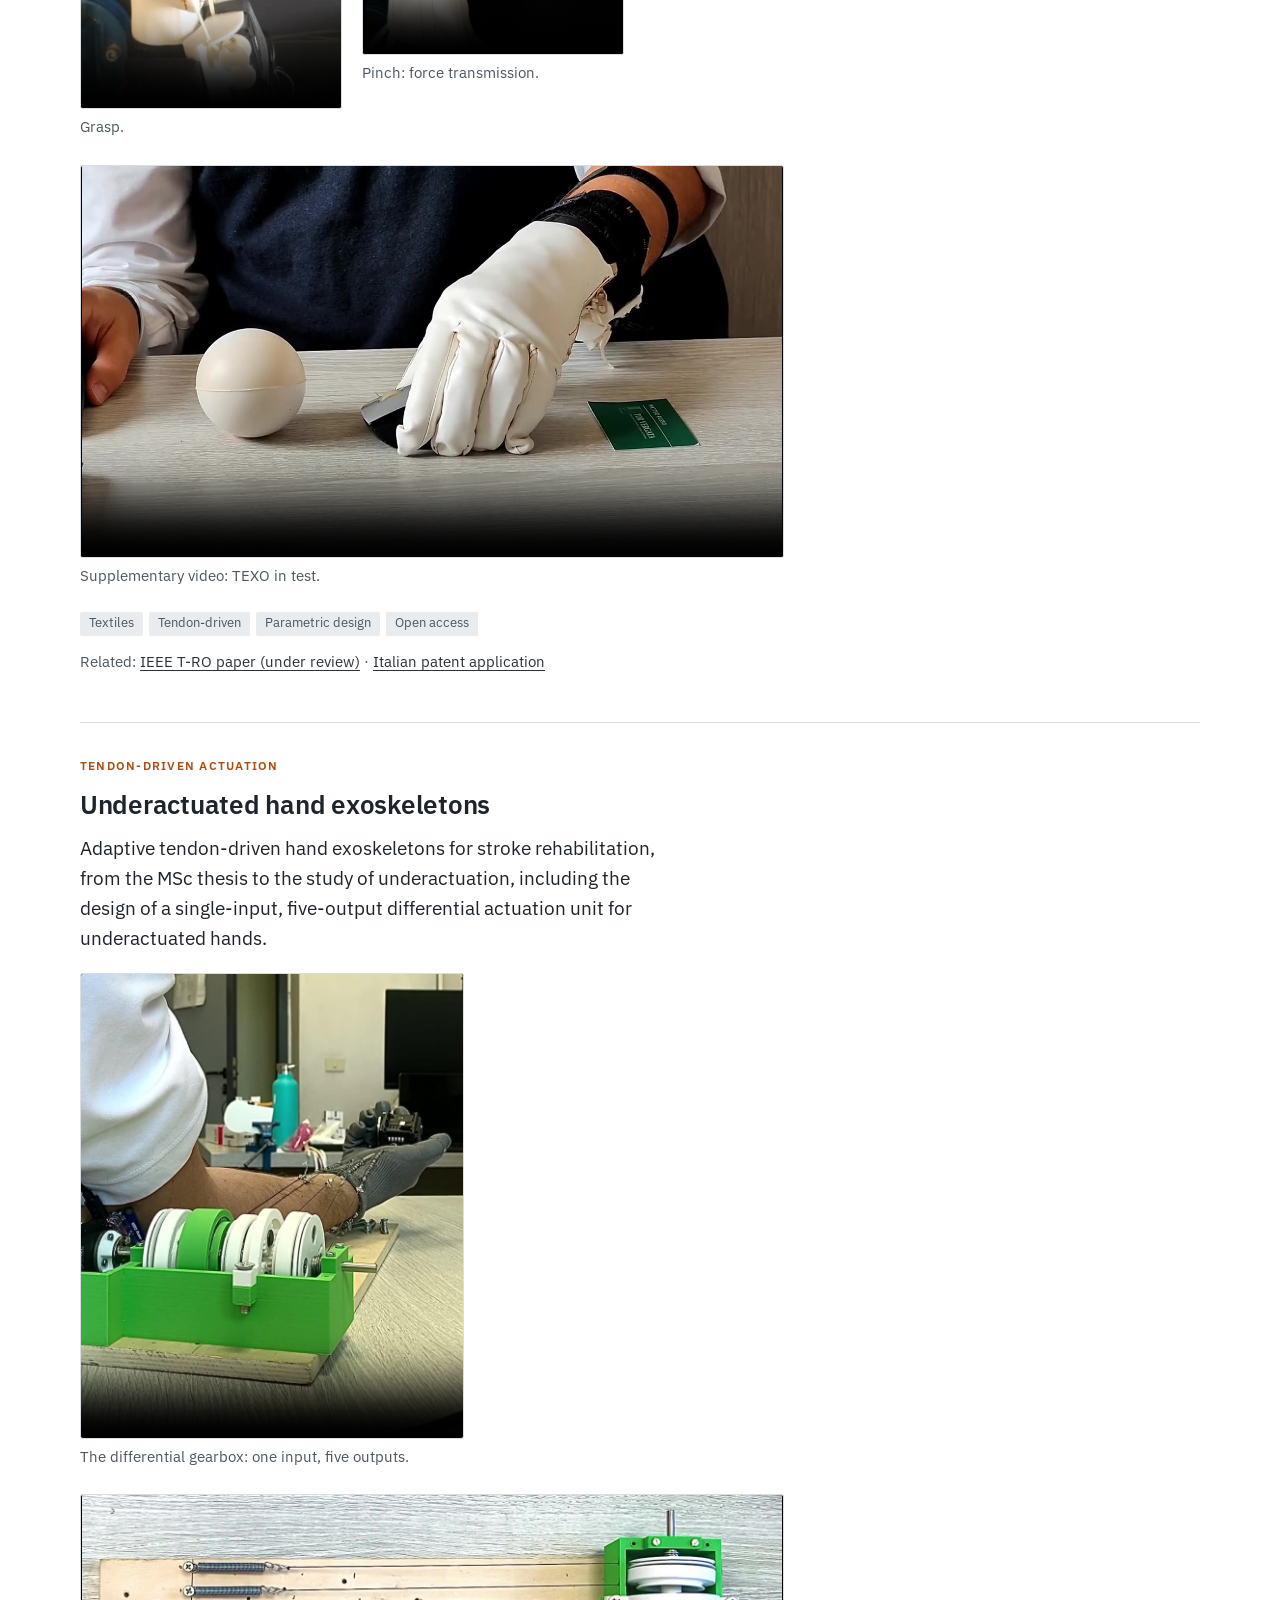
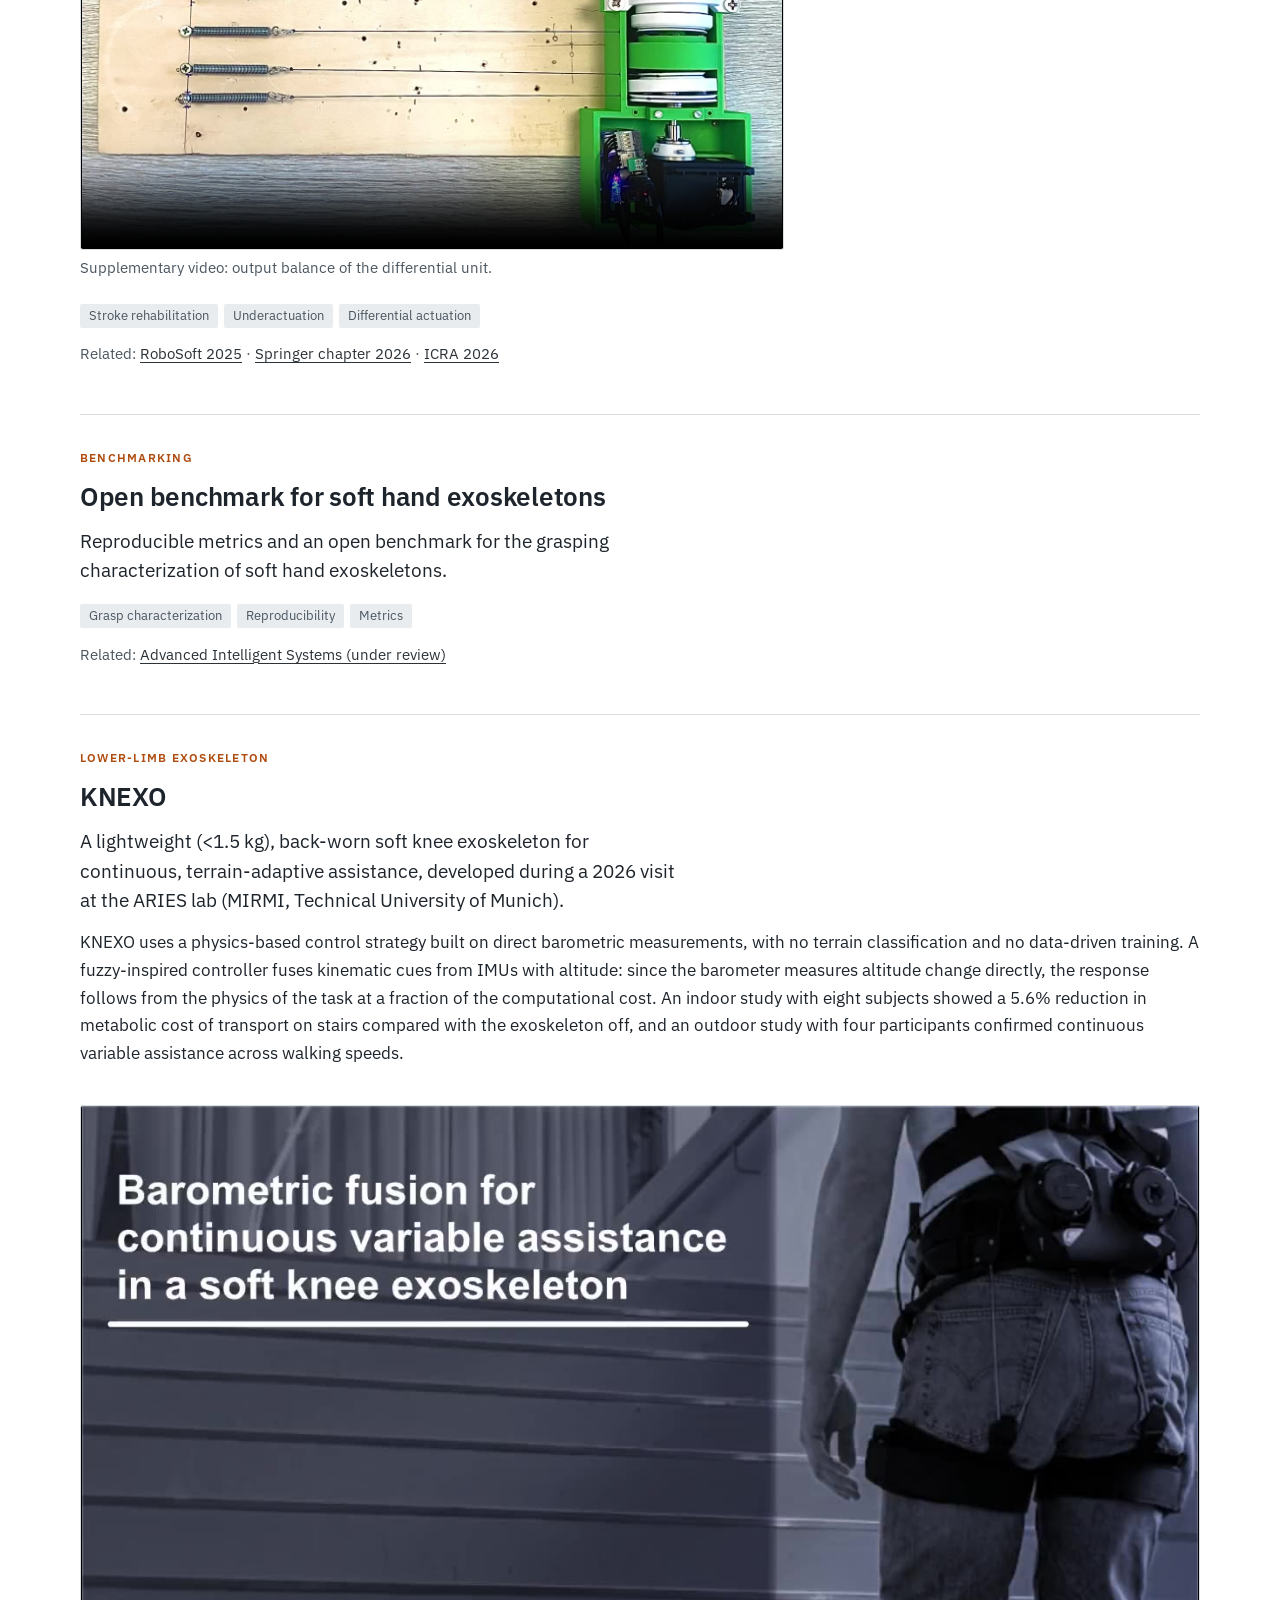
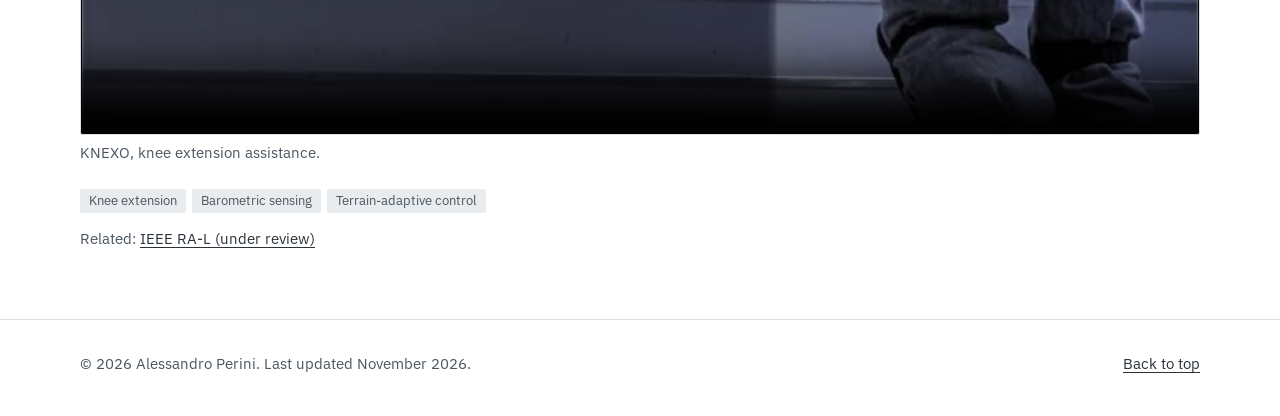
==== commit f2780ade: "Align publications, review work and supervision with the CV Co-Authored-By: Claude Sonnet 5.5 <norep" ====
--- a/projects.html
+++ b/projects.html
@@ -114,7 +114,7 @@
         <figure class="vid" style="--ar:1280/720"><video controls playsinline preload="none" poster="assets/video/knexo_demo.jpg" aria-label="KNEXO demonstration"><source src="assets/video/knexo_demo.mp4" type="video/mp4"></video><figcaption>KNEXO, knee extension assistance.</figcaption></figure>
       </div>
       <ul class="tags"><li>Knee extension</li><li>Barometric sensing</li><li>Terrain-adaptive control</li></ul>
-      <p class="card-links">Related: <a href="#pub-ral26">IEEE RA-L (in preparation)</a></p>
+      <p class="card-links">Related: <a href="#pub-ral26">IEEE RA-L (under review)</a></p>
     </article>
   </div>
 </section>
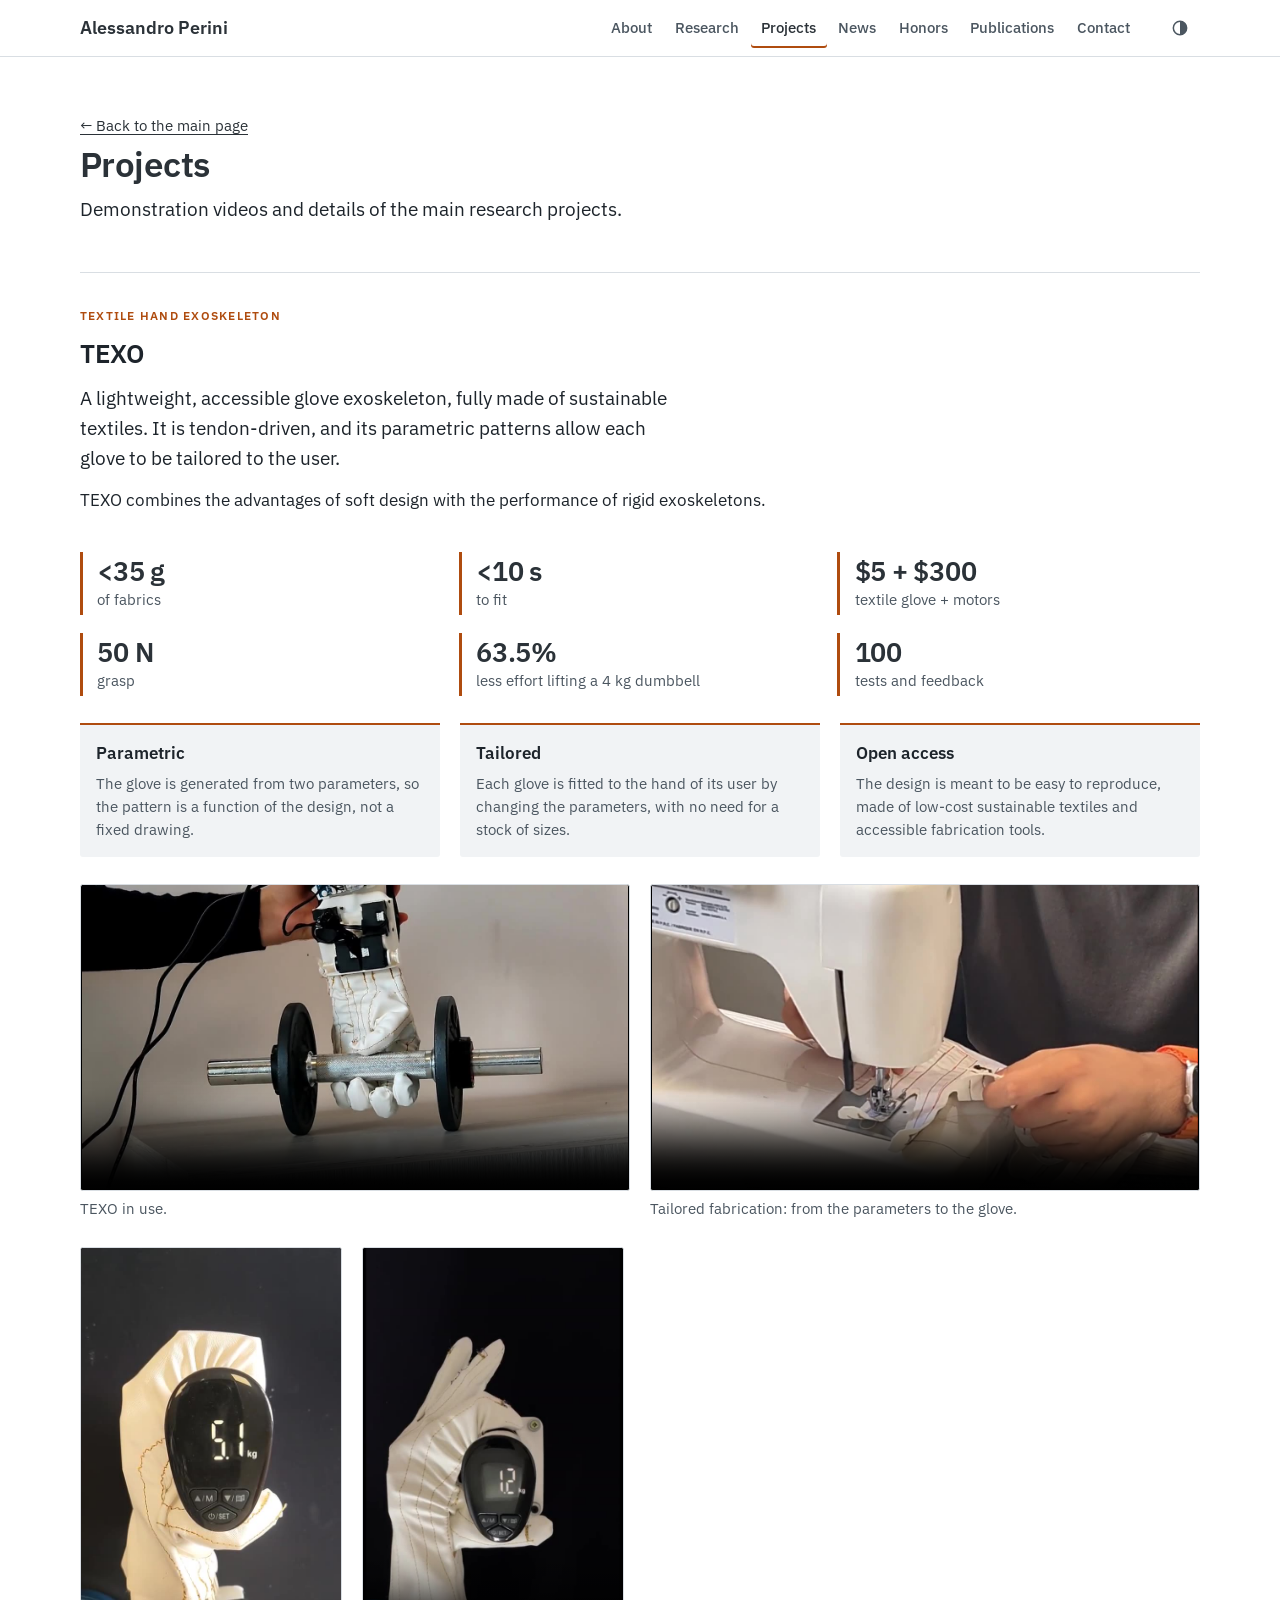
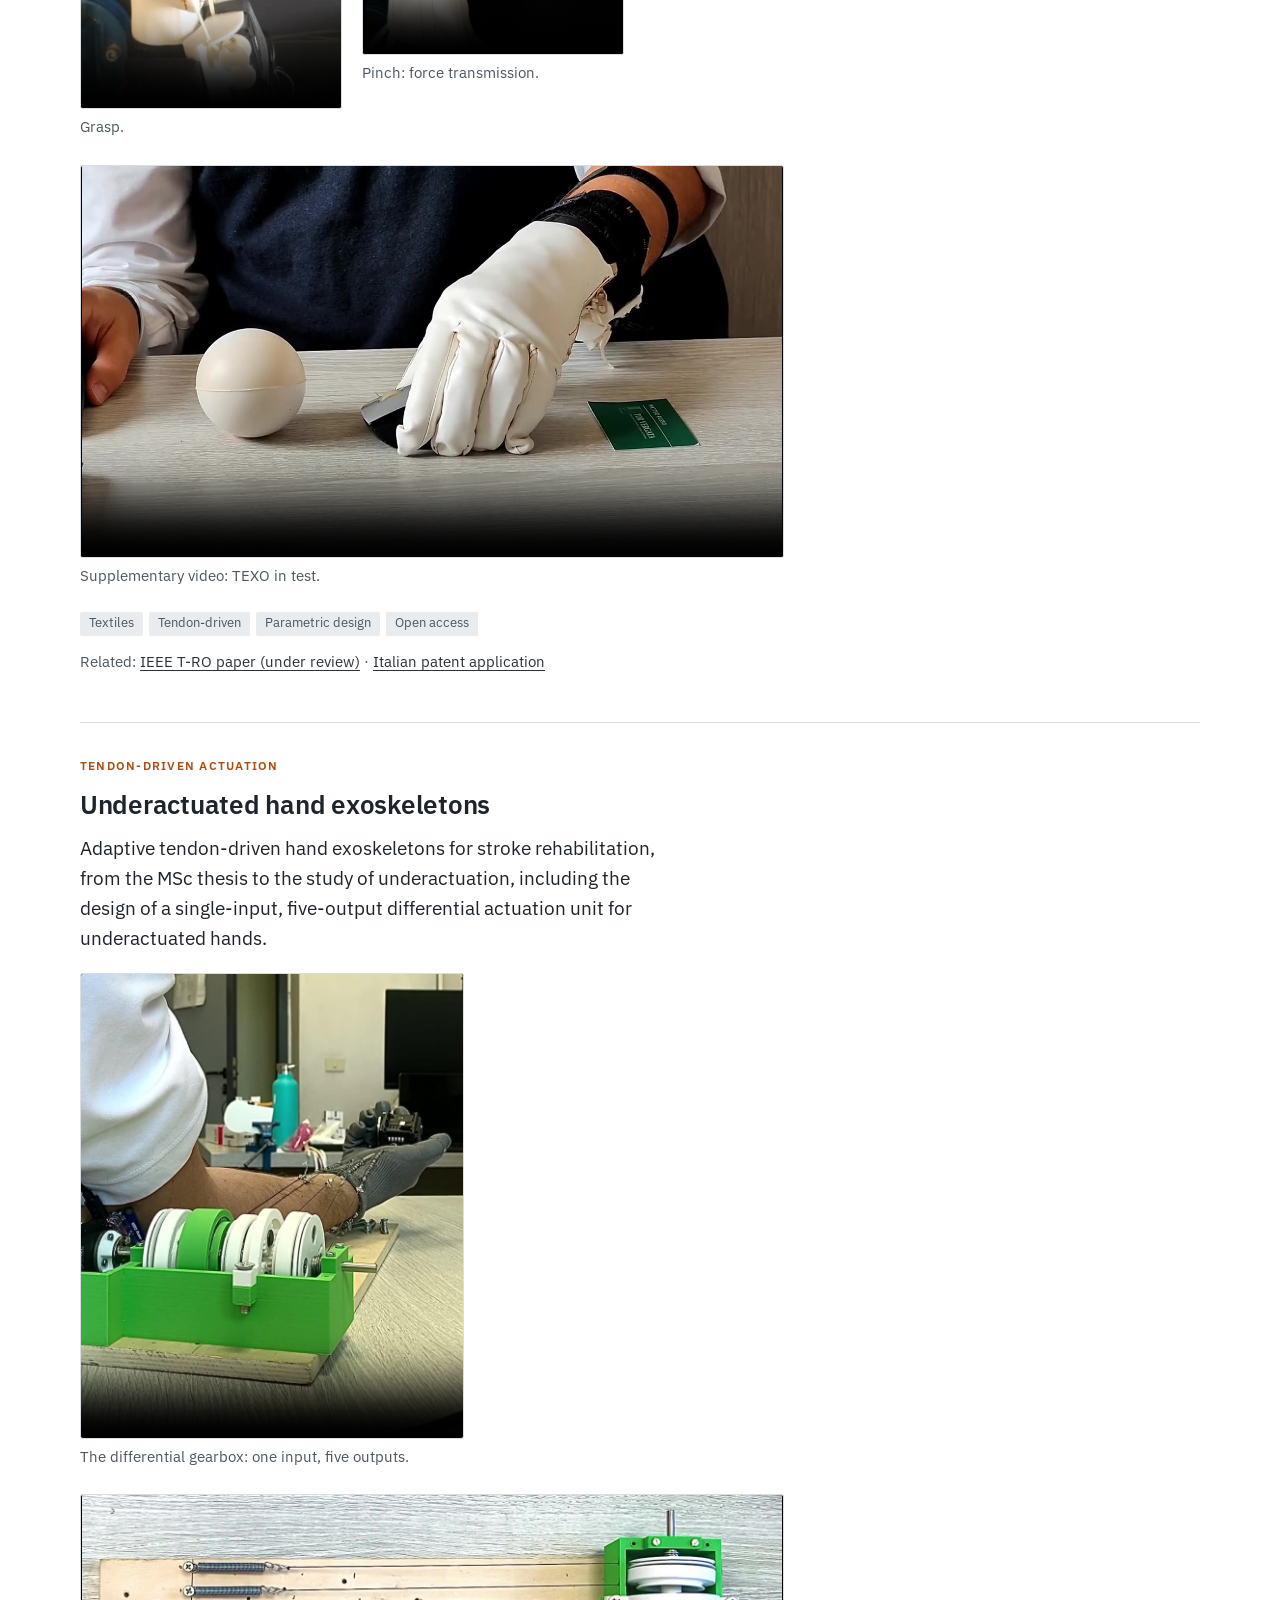
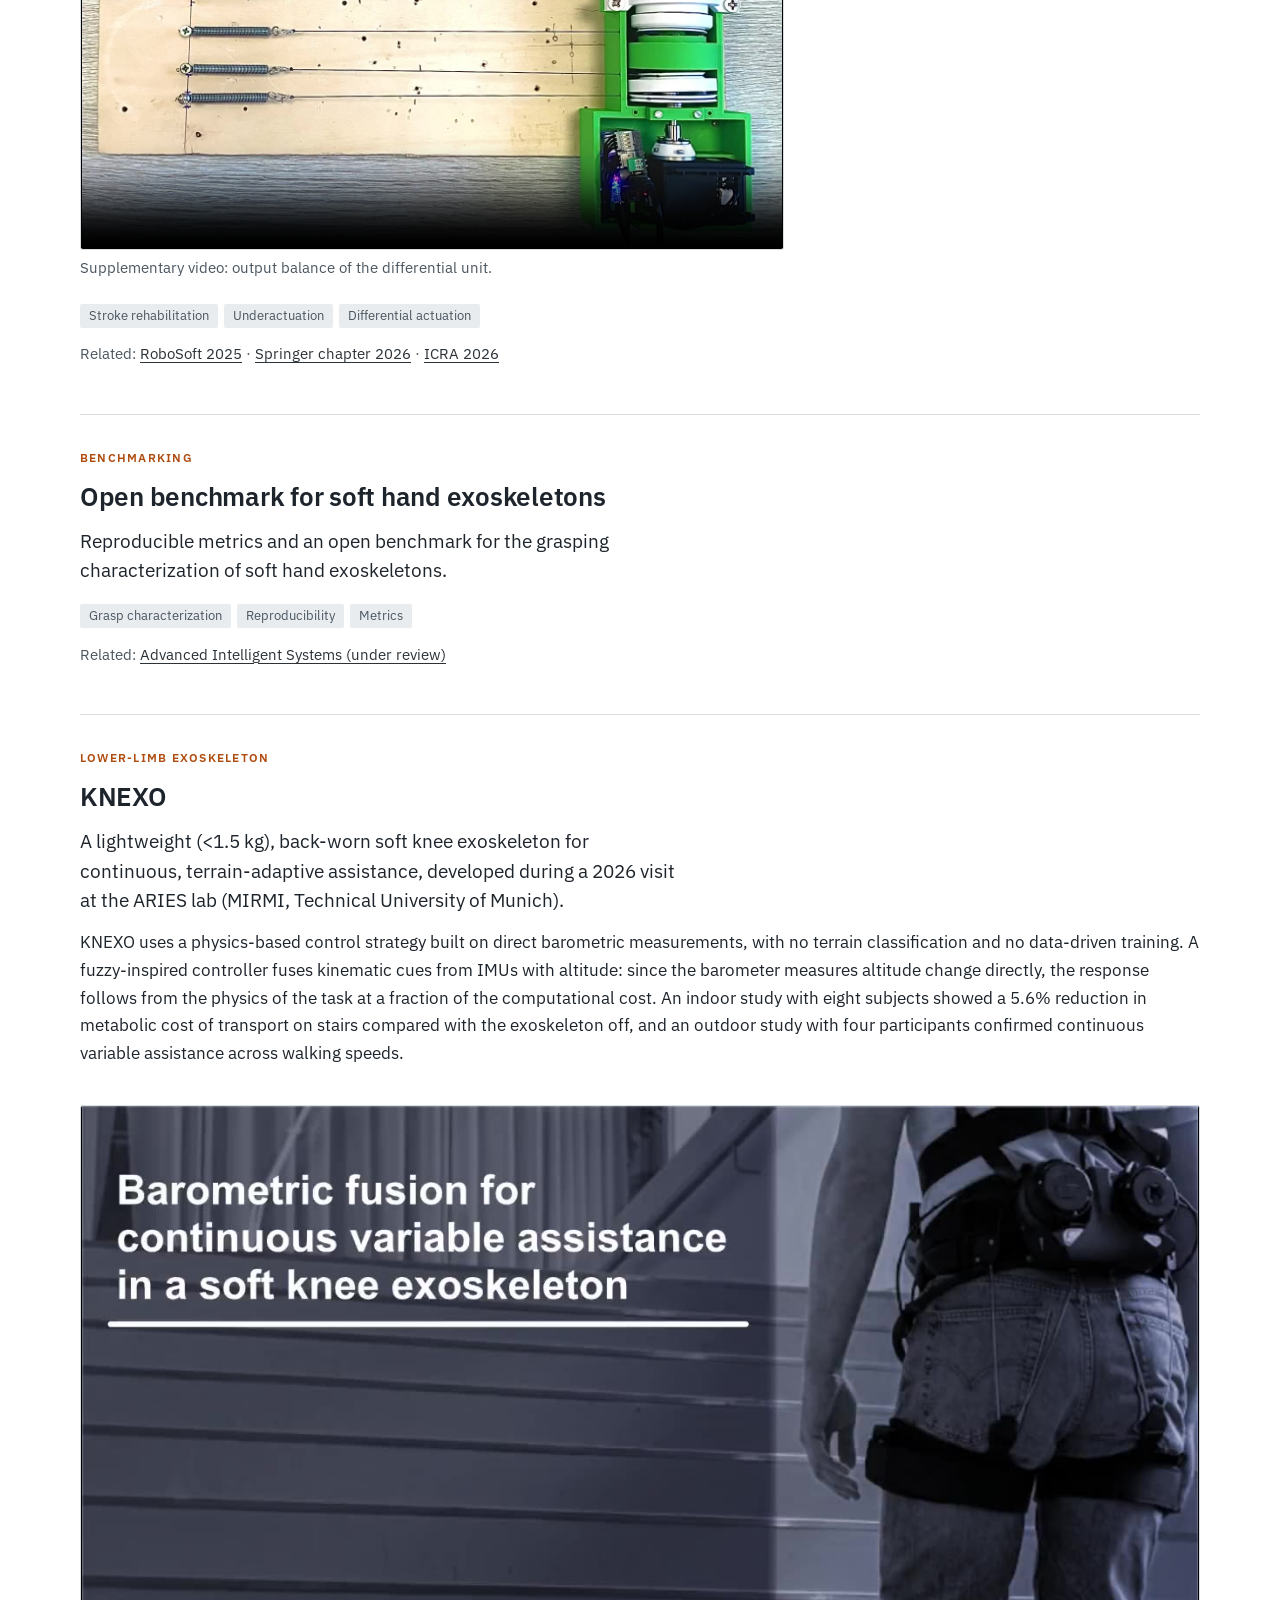
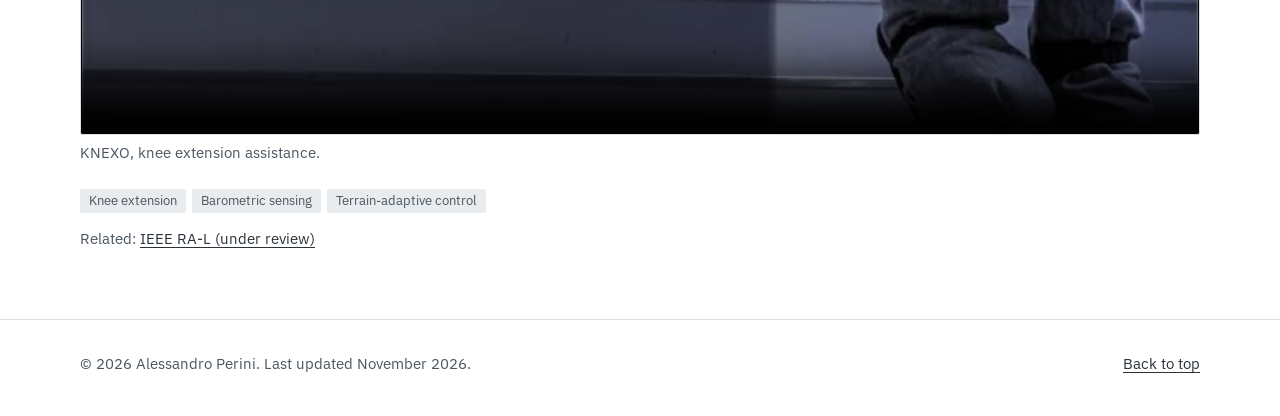
==== commit 0f25e6a4: "Move Publications after Honors, before Contact Co-Authored-By: Claude Sonnet 5.5 <noreply@anthropic." ====
--- a/projects.html
+++ b/projects.html
@@ -29,9 +29,9 @@
       <a href="index.html#about">About</a>
       <a href="index.html#research">Research</a>
       <a href="projects.html" aria-current="true">Projects</a>
-      <a href="index.html#publications">Publications</a>
       <a href="index.html#news">News</a>
       <a href="index.html#honors">Honors</a>
+      <a href="index.html#publications">Publications</a>
       <a href="index.html#contact">Contact</a>
     </nav>
     <div class="bar-tools">
